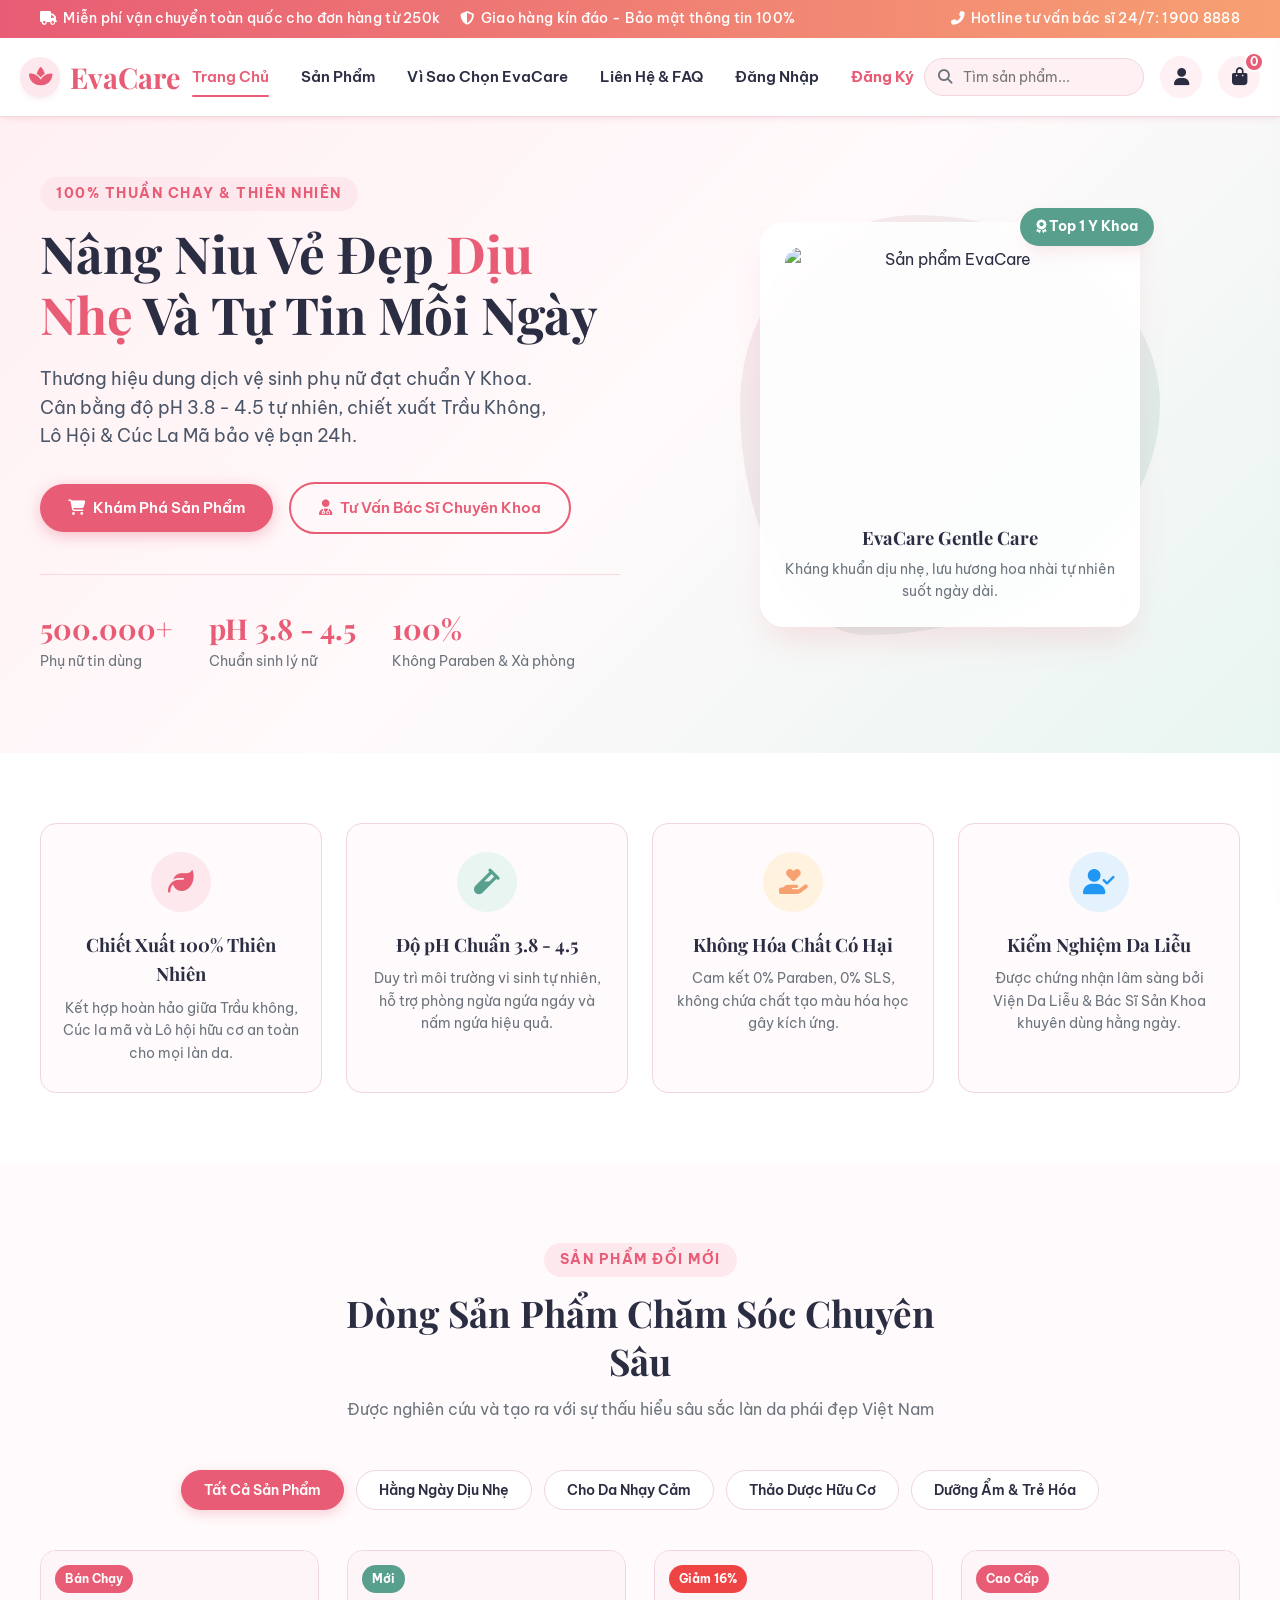
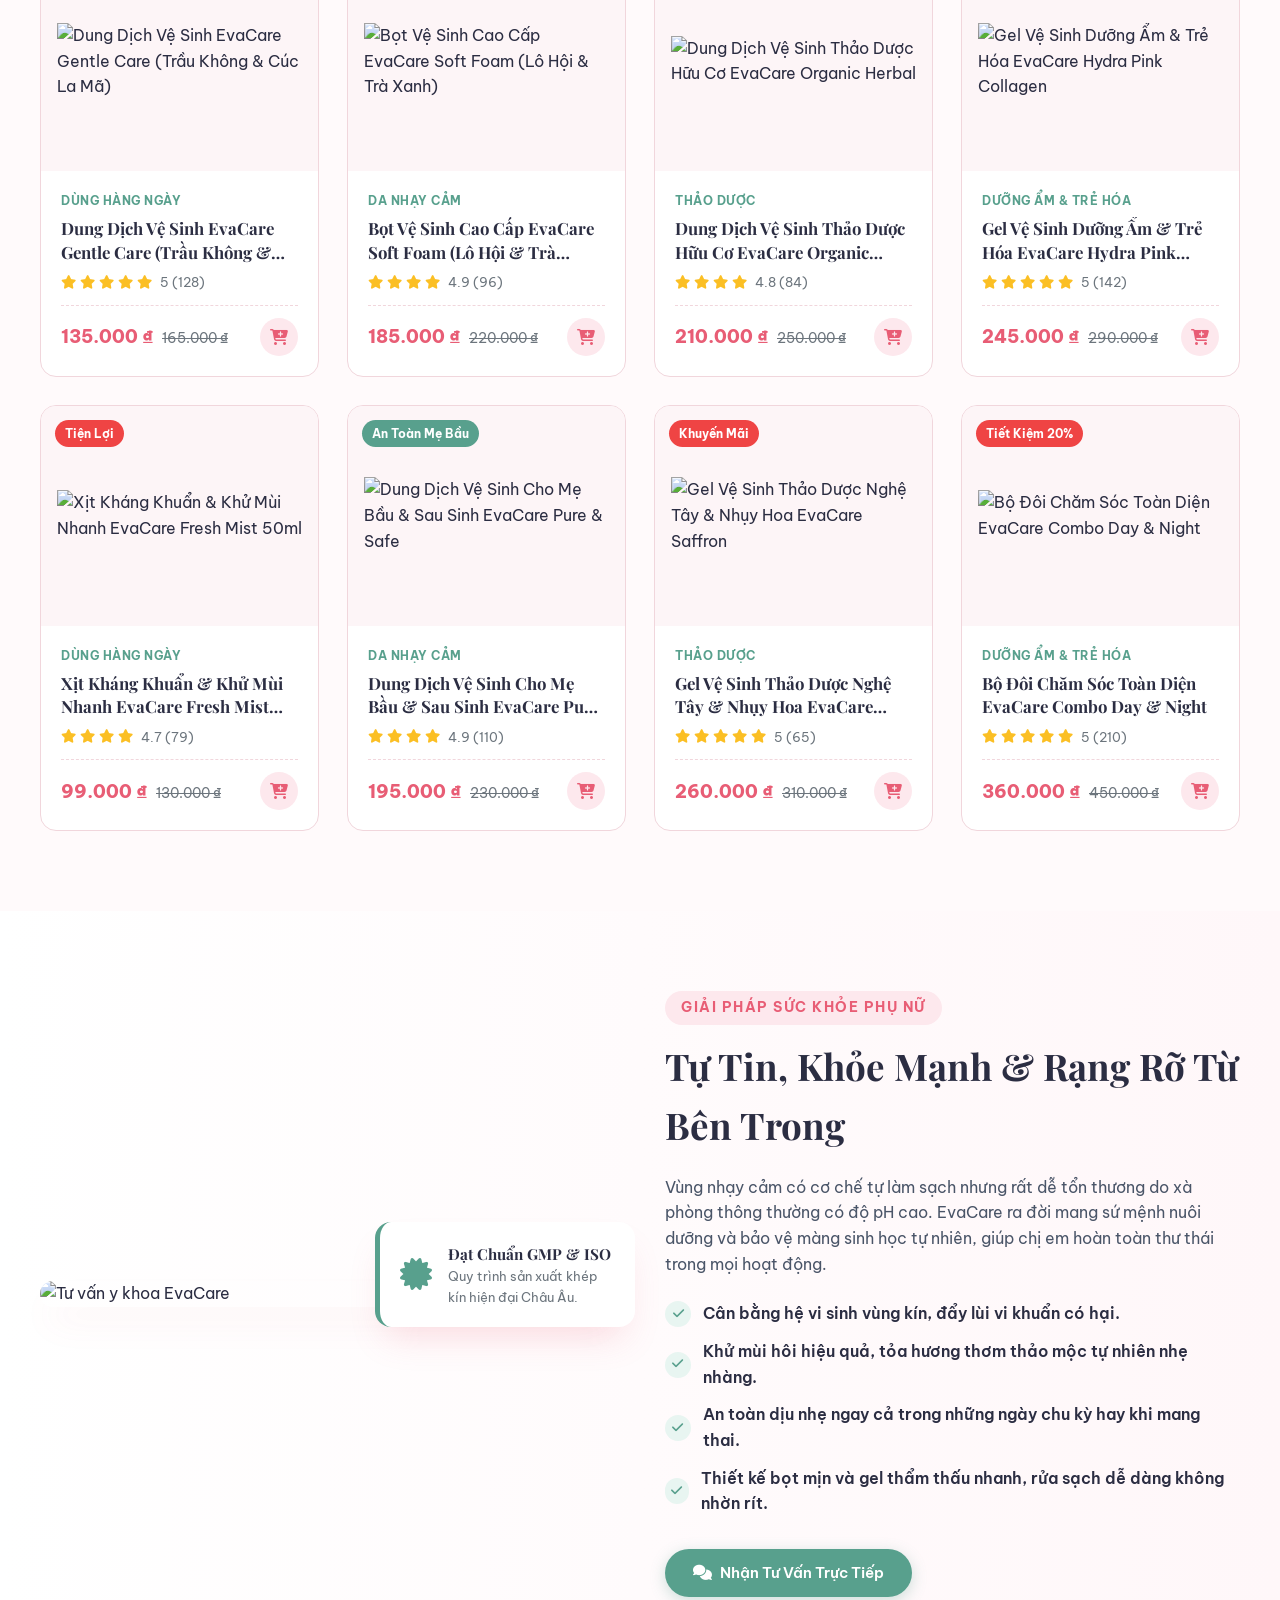
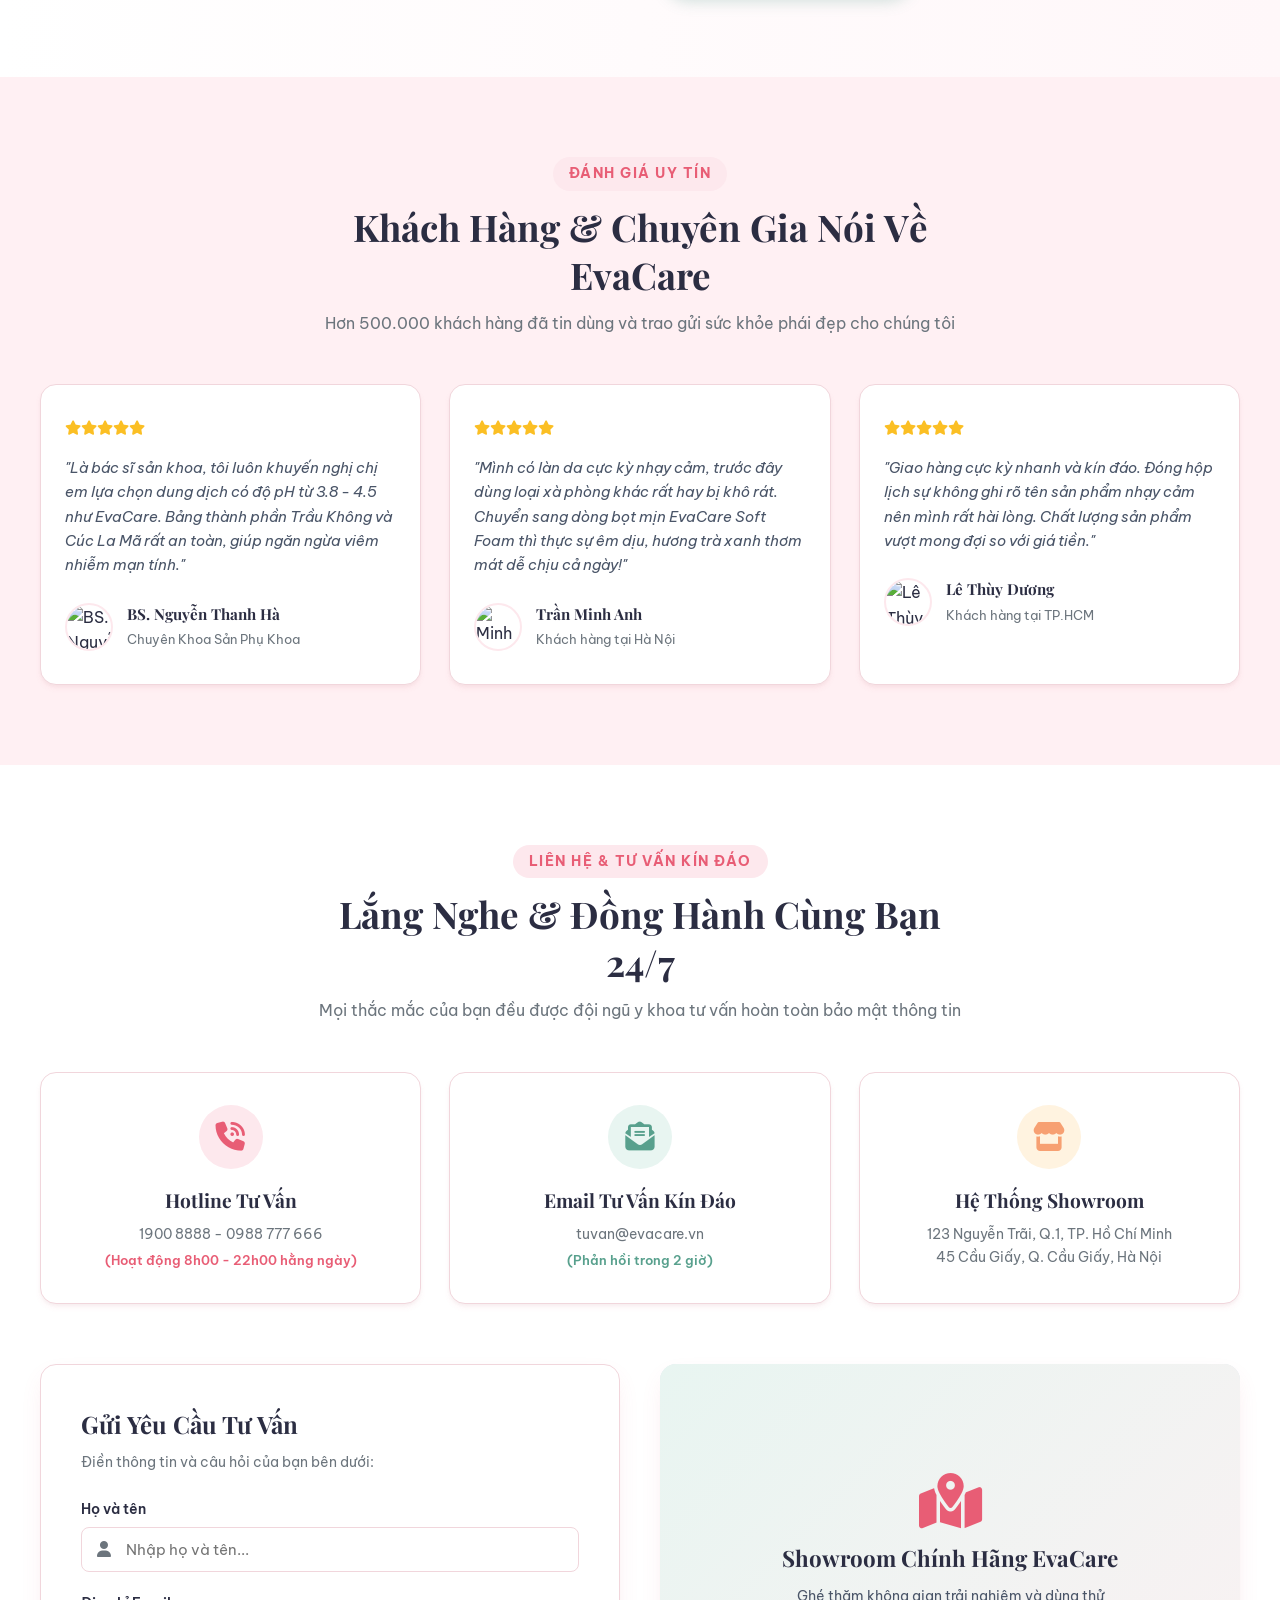
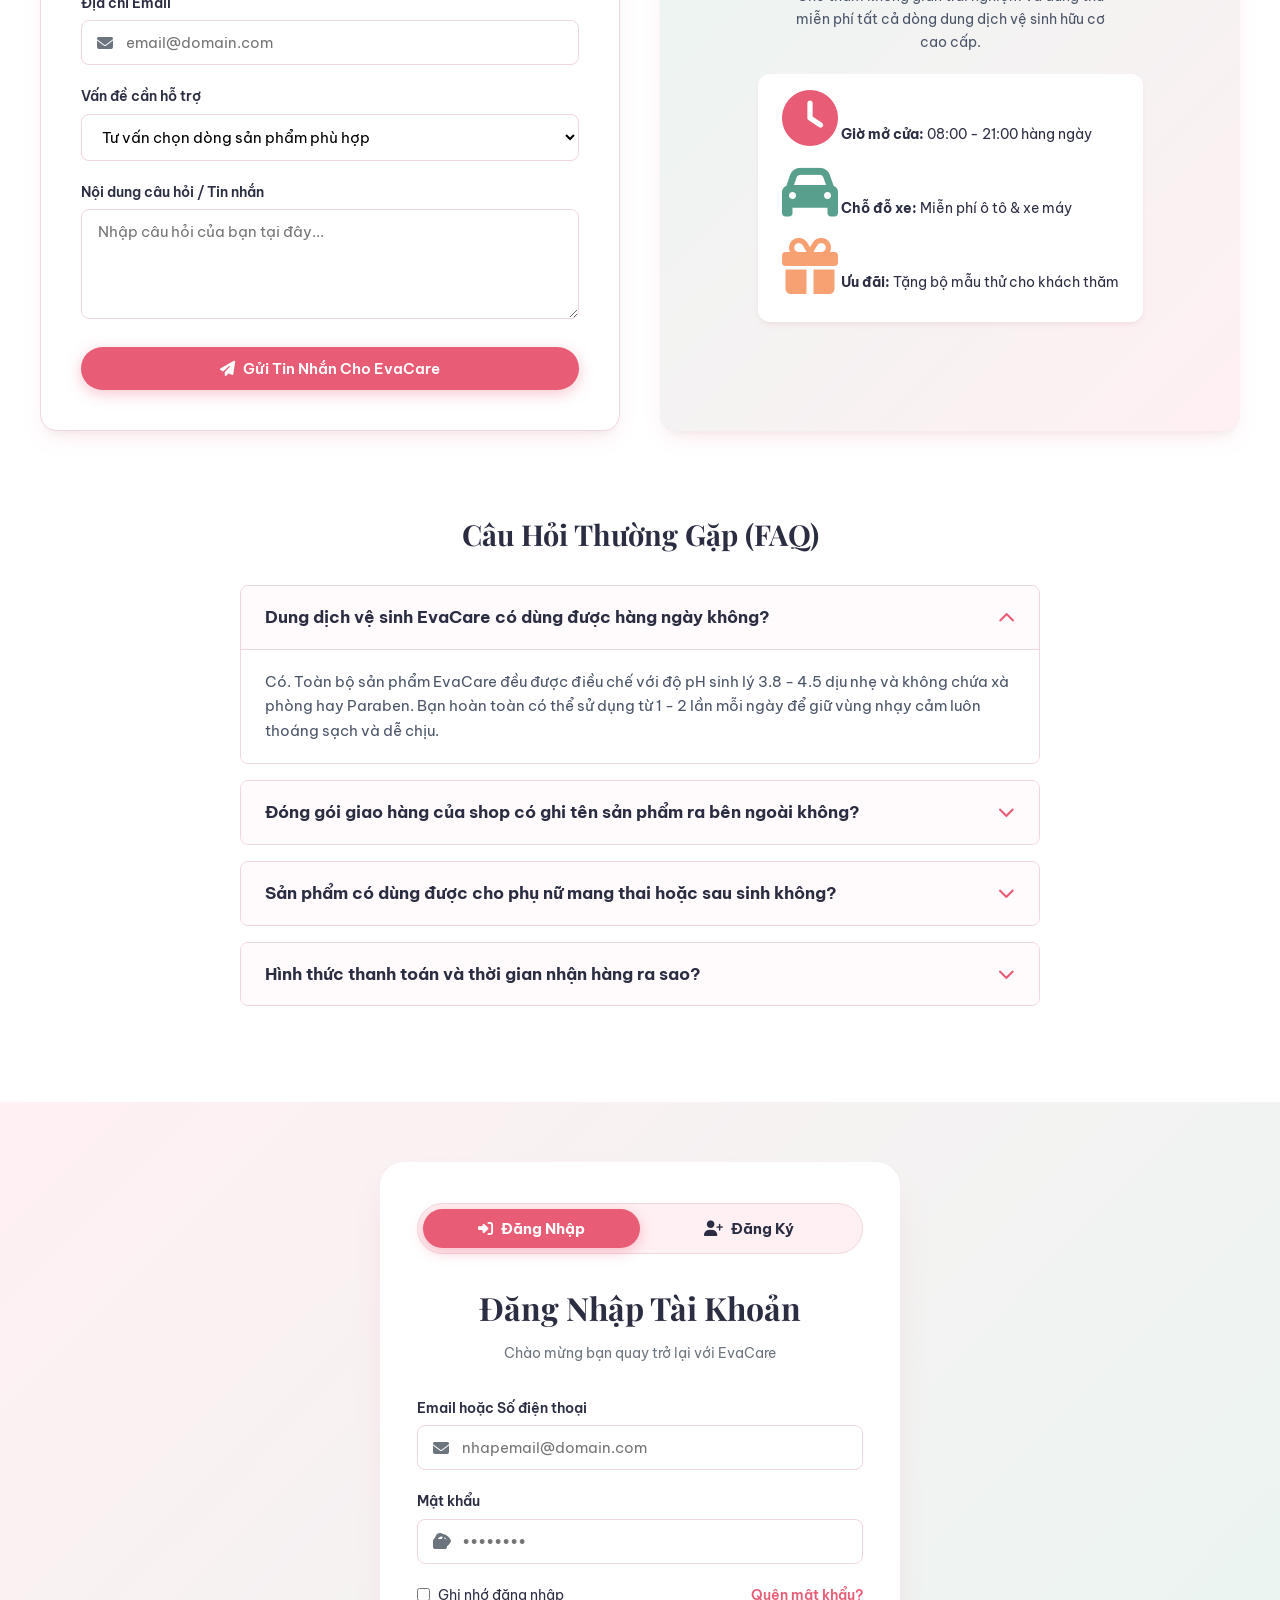
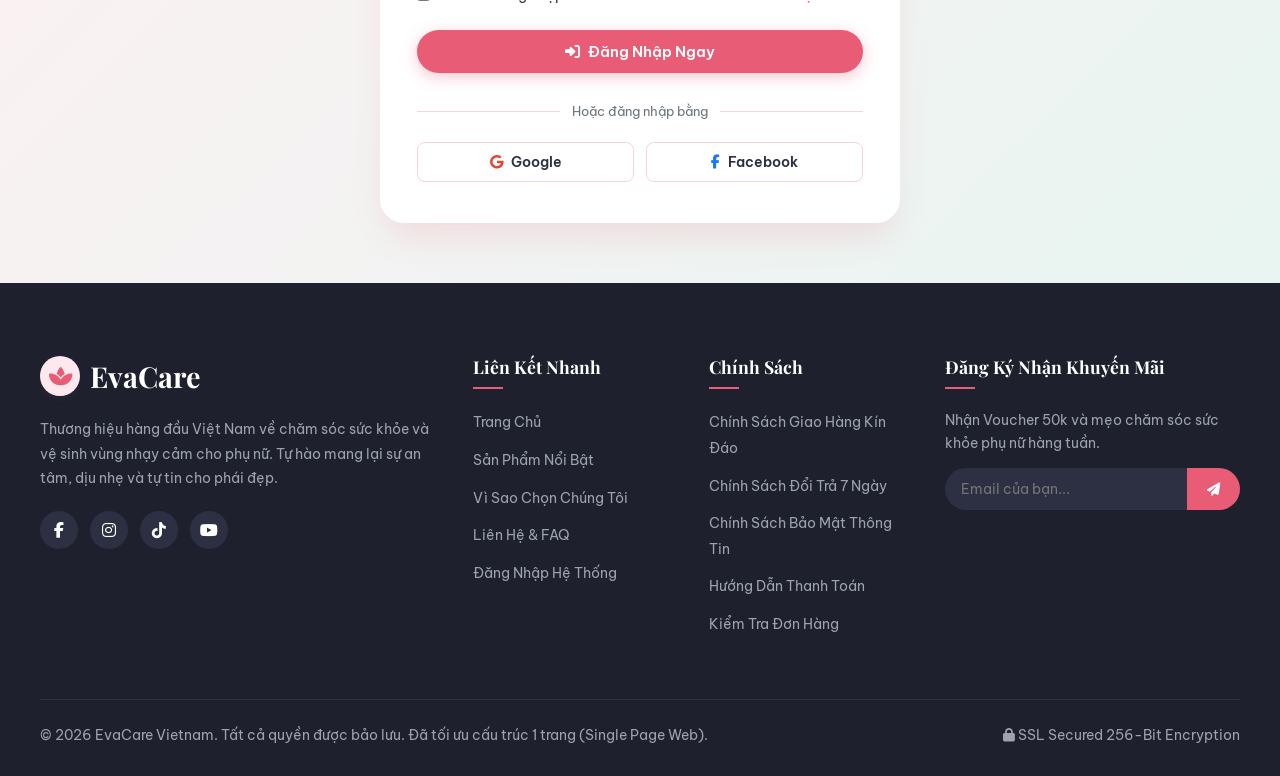
==== index.html @ 9e4901d5 "Upload asm1" ====
<!DOCTYPE html>
<html lang="vi">
<head>
  <meta charset="UTF-8">
  <meta name="viewport" content="width=device-width, initial-scale=1.0">
  <title>EvaCare - Dung Dịch Vệ Sinh Phụ Nữ Cao Cấp & Dịu Nhẹ Thiên Nhiên</title>
  <meta name="description" content="EvaCare cung cấp dung dịch vệ sinh phụ nữ chiết xuất thiên nhiên, cân bằng độ pH chuẩn 3.8-4.5, an toàn tuyệt đối cho làn da nhạy cảm.">
  
  <!-- FontAwesome Icons CDN -->
  <link rel="stylesheet" href="https://cdnjs.cloudflare.com/ajax/libs/font-awesome/6.4.0/css/all.min.css">
  <!-- Custom CSS -->
  <link rel="stylesheet" href="css/style.css">
</head>
<body>

  <!-- Top Announcement Bar -->
  <div class="top-bar">
    <div class="container">
      <div class="top-bar-info">
        <span><i class="fas fa-truck"></i> Miễn phí vận chuyển toàn quốc cho đơn hàng từ 250k</span>
        <span><i class="fas fa-shield-alt"></i> Giao hàng kín đáo - Bảo mật thông tin 100%</span>
      </div>
      <div class="top-bar-info">
        <span><i class="fas fa-phone-alt"></i> Hotline tư vấn bác sĩ 24/7: 1900 8888</span>
      </div>
    </div>
  </div>

  <!-- Header & Navigation -->
  <header class="main-header">
    <div class="container header-wrapper">
      <a href="#hero-section" class="logo">
        <div class="logo-icon"><i class="fas fa-spa"></i></div>
        EvaCare
      </a>

      <nav class="nav-menu" id="nav-menu">
        <a href="#hero-section" class="nav-link active">Trang Chủ</a>
        <a href="#products-section" class="nav-link">Sản Phẩm</a>
        <a href="#about-section" class="nav-link">Vì Sao Chọn EvaCare</a>
        <a href="#contact-section" class="nav-link">Liên Hệ & FAQ</a>
        <a href="#auth-section" class="nav-link" onclick="switchAuthTab('login')">Đăng Nhập</a>
        <a href="#auth-section" class="nav-link" onclick="switchAuthTab('register')" style="color:var(--primary); font-weight:700;">Đăng Ký</a>
      </nav>

      <div class="header-actions">
        <div class="search-box">
          <i class="fas fa-search"></i>
          <input type="text" id="search-input" placeholder="Tìm sản phẩm...">
        </div>

        <a href="#auth-section" class="action-btn" title="Đăng nhập / Đăng ký" onclick="switchAuthTab('login')">
          <i class="fas fa-user"></i>
        </a>

        <button class="action-btn" id="cart-btn" title="Giỏ hàng">
          <i class="fas fa-shopping-bag"></i>
          <span class="badge cart-count-badge">0</span>
        </button>

        <button class="mobile-toggle" id="mobile-toggle-btn">
          <i class="fas fa-bars"></i>
        </button>
      </div>
    </div>
  </header>

  <!-- 1. Hero Section -->
  <section class="hero" id="hero-section">
    <div class="container hero-grid">
      <div class="hero-content">
        <span class="section-tag">100% Thuần Chay & Thiên Nhiên</span>
        <h1>Nâng Niu Vẻ Đẹp <span>Dịu Nhẹ</span> Và Tự Tin Mỗi Ngày</h1>
        <p>Thương hiệu dung dịch vệ sinh phụ nữ đạt chuẩn Y Khoa. Cân bằng độ pH 3.8 - 4.5 tự nhiên, chiết xuất Trầu Không, Lô Hội & Cúc La Mã bảo vệ bạn 24h.</p>
        <div class="hero-btns">
          <a href="#products-section" class="btn btn-primary"><i class="fas fa-shopping-cart"></i> Khám Phá Sản Phẩm</a>
          <a href="#contact-section" class="btn btn-outline"><i class="fas fa-user-md"></i> Tư Vấn Bác Sĩ Chuyên Khoa</a>
        </div>
        <div class="hero-stats">
          <div class="stat-item">
            <h3>500.000+</h3>
            <p>Phụ nữ tin dùng</p>
          </div>
          <div class="stat-item">
            <h3>pH 3.8 - 4.5</h3>
            <p>Chuẩn sinh lý nữ</p>
          </div>
          <div class="stat-item">
            <h3>100%</h3>
            <p>Không Paraben & Xà phòng</p>
          </div>
        </div>
      </div>

      <div class="hero-image-wrapper">
        <div class="hero-image-bg"></div>
        <div class="hero-card-preview">
          <span class="hero-floating-badge"><i class="fas fa-award"></i> Top 1 Y Khoa</span>
          <img src="https://images.unsplash.com/photo-1556228720-195a672e8a03?auto=format&fit=crop&w=600&q=80" alt="Sản phẩm EvaCare" class="hero-prod-img">
          <h3 style="font-size:1.15rem; font-weight:700; color:var(--dark); margin-bottom:6px;">EvaCare Gentle Care</h3>
          <p style="font-size:0.85rem; color:var(--text-muted);">Kháng khuẩn dịu nhẹ, lưu hương hoa nhài tự nhiên suốt ngày dài.</p>
        </div>
      </div>
    </div>
  </section>

  <!-- 2. Features / Value Propositions -->
  <section class="features-section">
    <div class="container">
      <div class="features-grid">
        <div class="feature-card">
          <div class="feature-icon"><i class="fas fa-leaf"></i></div>
          <h3 class="feature-title">Chiết Xuất 100% Thiên Nhiên</h3>
          <p class="feature-desc">Kết hợp hoàn hảo giữa Trầu không, Cúc la mã và Lô hội hữu cơ an toàn cho mọi làn da.</p>
        </div>
        <div class="feature-card">
          <div class="feature-icon"><i class="fas fa-vial"></i></div>
          <h3 class="feature-title">Độ pH Chuẩn 3.8 - 4.5</h3>
          <p class="feature-desc">Duy trì môi trường vi sinh tự nhiên, hỗ trợ phòng ngừa ngứa ngáy và nấm ngứa hiệu quả.</p>
        </div>
        <div class="feature-card">
          <div class="feature-icon"><i class="fas fa-hand-holding-heart"></i></div>
          <h3 class="feature-title">Không Hóa Chất Có Hại</h3>
          <p class="feature-desc">Cam kết 0% Paraben, 0% SLS, không chứa chất tạo màu hóa học gây kích ứng.</p>
        </div>
        <div class="feature-card">
          <div class="feature-icon"><i class="fas fa-user-check"></i></div>
          <h3 class="feature-title">Kiểm Nghiệm Da Liễu</h3>
          <p class="feature-desc">Được chứng nhận lâm sàng bởi Viện Da Liễu & Bác Sĩ Sản Khoa khuyên dùng hằng ngày.</p>
        </div>
      </div>
    </div>
  </section>

  <!-- 3. Products Section -->
  <section class="products-section" id="products-section">
    <div class="container">
      <div class="section-header">
        <span class="section-tag">Sản Phẩm Đổi Mới</span>
        <h2 class="section-title">Dòng Sản Phẩm Chăm Sóc Chuyên Sâu</h2>
        <p class="section-subtitle">Được nghiên cứu và tạo ra với sự thấu hiểu sâu sắc làn da phái đẹp Việt Nam</p>
      </div>

      <!-- Filter Tabs -->
      <div class="filter-tabs">
        <button class="tab-btn active" data-filter="all">Tất Cả Sản Phẩm</button>
        <button class="tab-btn" data-filter="daily">Hằng Ngày Dịu Nhẹ</button>
        <button class="tab-btn" data-filter="sensitive">Cho Da Nhạy Cảm</button>
        <button class="tab-btn" data-filter="herbal">Thảo Dược Hữu Cơ</button>
        <button class="tab-btn" data-filter="hydra">Dưỡng Ẩm & Trẻ Hóa</button>
      </div>

      <!-- Products Grid -->
      <div class="products-grid" id="products-grid">
        <!-- Dynamically Rendered by JS -->
      </div>
    </div>
  </section>

  <!-- 4. About & Health Tips Section -->
  <section class="about-section" id="about-section">
    <div class="container about-grid">
      <div class="about-img-group">
        <img src="https://images.unsplash.com/photo-1576091160399-112ba8d25d1d?auto=format&fit=crop&w=800&q=80" alt="Tư vấn y khoa EvaCare" class="about-main-img">
        <div class="about-badge-card">
          <i class="fas fa-certificate"></i>
          <div>
            <h4>Đạt Chuẩn GMP & ISO</h4>
            <p>Quy trình sản xuất khép kín hiện đại Châu Âu.</p>
          </div>
        </div>
      </div>

      <div class="about-content">
        <span class="section-tag">Giải Pháp Sức Khỏe Phụ Nữ</span>
        <h2>Tự Tin, Khỏe Mạnh & Rạng Rỡ Từ Bên Trong</h2>
        <p>Vùng nhạy cảm có cơ chế tự làm sạch nhưng rất dễ tổn thương do xà phòng thông thường có độ pH cao. EvaCare ra đời mang sứ mệnh nuôi dưỡng và bảo vệ màng sinh học tự nhiên, giúp chị em hoàn toàn thư thái trong mọi hoạt động.</p>
        
        <ul class="about-list">
          <li><i class="fas fa-check"></i> Cân bằng hệ vi sinh vùng kín, đẩy lùi vi khuẩn có hại.</li>
          <li><i class="fas fa-check"></i> Khử mùi hôi hiệu quả, tỏa hương thơm thảo mộc tự nhiên nhẹ nhàng.</li>
          <li><i class="fas fa-check"></i> An toàn dịu nhẹ ngay cả trong những ngày chu kỳ hay khi mang thai.</li>
          <li><i class="fas fa-check"></i> Thiết kế bọt mịn và gel thẩm thấu nhanh, rửa sạch dễ dàng không nhờn rít.</li>
        </ul>

        <a href="#contact-section" class="btn btn-secondary"><i class="fas fa-comments"></i> Nhận Tư Vấn Trực Tiếp</a>
      </div>
    </div>
  </section>

  <!-- 5. Testimonials Section -->
  <section class="testimonials-section">
    <div class="container">
      <div class="section-header">
        <span class="section-tag">Đánh Giá Uy Tín</span>
        <h2 class="section-title">Khách Hàng & Chuyên Gia Nói Về EvaCare</h2>
        <p class="section-subtitle">Hơn 500.000 khách hàng đã tin dùng và trao gửi sức khỏe phái đẹp cho chúng tôi</p>
      </div>

      <div class="testimonials-grid">
        <div class="testimonial-card">
          <div class="testimonial-stars">
            <i class="fas fa-star"></i><i class="fas fa-star"></i><i class="fas fa-star"></i><i class="fas fa-star"></i><i class="fas fa-star"></i>
          </div>
          <p class="testimonial-text">"Là bác sĩ sản khoa, tôi luôn khuyến nghị chị em lựa chọn dung dịch có độ pH từ 3.8 - 4.5 như EvaCare. Bảng thành phần Trầu Không và Cúc La Mã rất an toàn, giúp ngăn ngừa viêm nhiễm mạn tính."</p>
          <div class="user-info">
            <img src="https://images.unsplash.com/photo-1559839734-2b71ea197ec2?auto=format&fit=crop&w=150&q=80" alt="BS. Nguyễn Thanh Hà" class="user-avatar">
            <div class="user-details">
              <h4>BS. Nguyễn Thanh Hà</h4>
              <span>Chuyên Khoa Sản Phụ Khoa</span>
            </div>
          </div>
        </div>

        <div class="testimonial-card">
          <div class="testimonial-stars">
            <i class="fas fa-star"></i><i class="fas fa-star"></i><i class="fas fa-star"></i><i class="fas fa-star"></i><i class="fas fa-star"></i>
          </div>
          <p class="testimonial-text">"Mình có làn da cực kỳ nhạy cảm, trước đây dùng loại xà phòng khác rất hay bị khô rát. Chuyển sang dòng bọt mịn EvaCare Soft Foam thì thực sự êm dịu, hương trà xanh thơm mát dễ chịu cả ngày!"</p>
          <div class="user-info">
            <img src="https://images.unsplash.com/photo-1534528741775-53994a69daeb?auto=format&fit=crop&w=150&q=80" alt="Minh Anh" class="user-avatar">
            <div class="user-details">
              <h4>Trần Minh Anh</h4>
              <span>Khách hàng tại Hà Nội</span>
            </div>
          </div>
        </div>

        <div class="testimonial-card">
          <div class="testimonial-stars">
            <i class="fas fa-star"></i><i class="fas fa-star"></i><i class="fas fa-star"></i><i class="fas fa-star"></i><i class="fas fa-star"></i>
          </div>
          <p class="testimonial-text">"Giao hàng cực kỳ nhanh và kín đáo. Đóng hộp lịch sự không ghi rõ tên sản phẩm nhạy cảm nên mình rất hài lòng. Chất lượng sản phẩm vượt mong đợi so với giá tiền."</p>
          <div class="user-info">
            <img src="https://images.unsplash.com/photo-1517841905240-472988babdf9?auto=format&fit=crop&w=150&q=80" alt="Lê Thùy Dương" class="user-avatar">
            <div class="user-details">
              <h4>Lê Thùy Dương</h4>
              <span>Khách hàng tại TP.HCM</span>
            </div>
          </div>
        </div>
      </div>
    </div>
  </section>

  <!-- 6. Contact & FAQ Section -->
  <section class="contact-section" id="contact-section" style="padding: 80px 0; background:#fff;">
    <div class="container">
      <div class="section-header">
        <span class="section-tag">Liên Hệ & Tư Vấn Kín Đáo</span>
        <h2 class="section-title">Lắng Nghe & Đồng Hành Cùng Bạn 24/7</h2>
        <p class="section-subtitle">Mọi thắc mắc của bạn đều được đội ngũ y khoa tư vấn hoàn toàn bảo mật thông tin</p>
      </div>

      <!-- Contact Info Cards -->
      <div class="contact-cards-grid">
        <div class="contact-info-card">
          <div class="contact-card-icon"><i class="fas fa-phone-volume"></i></div>
          <h3>Hotline Tư Vấn</h3>
          <p>1900 8888 - 0988 777 666</p>
          <p style="font-size:0.8rem; color:var(--primary); font-weight:600; margin-top:4px;">(Hoạt động 8h00 - 22h00 hằng ngày)</p>
        </div>

        <div class="contact-info-card">
          <div class="contact-card-icon" style="background:var(--secondary-light); color:var(--secondary);"><i class="fas fa-envelope-open-text"></i></div>
          <h3>Email Tư Vấn Kín Đáo</h3>
          <p>tuvan@evacare.vn</p>
          <p style="font-size:0.8rem; color:var(--secondary); font-weight:600; margin-top:4px;">(Phản hồi trong 2 giờ)</p>
        </div>

        <div class="contact-info-card">
          <div class="contact-card-icon" style="background:#fff3e0; color:var(--accent);"><i class="fas fa-store"></i></div>
          <h3>Hệ Thống Showroom</h3>
          <p>123 Nguyễn Trãi, Q.1, TP. Hồ Chí Minh</p>
          <p>45 Cầu Giấy, Q. Cầu Giấy, Hà Nội</p>
        </div>
      </div>

      <!-- Contact Form & Map -->
      <div class="contact-main-grid">
        <div class="contact-form-box">
          <h3 style="font-size:1.5rem; margin-bottom:8px; color:var(--dark);">Gửi Yêu Cầu Tư Vấn</h3>
          <p style="font-size:0.9rem; color:var(--text-muted); margin-bottom:24px;">Điền thông tin và câu hỏi của bạn bên dưới:</p>

          <form id="contact-form" onsubmit="return handleContact(event)">
            <div class="form-group">
              <label class="form-label" for="contact-name">Họ và tên</label>
              <div class="input-with-icon">
                <i class="fas fa-user"></i>
                <input type="text" id="contact-name" class="form-control" placeholder="Nhập họ và tên..." required>
              </div>
            </div>

            <div class="form-group">
              <label class="form-label" for="contact-email">Địa chỉ Email</label>
              <div class="input-with-icon">
                <i class="fas fa-envelope"></i>
                <input type="email" id="contact-email" class="form-control" placeholder="email@domain.com" required>
              </div>
            </div>

            <div class="form-group">
              <label class="form-label">Vấn đề cần hỗ trợ</label>
              <select class="form-control" style="padding-left:16px;">
                <option value="tu-van-san-pham">Tư vấn chọn dòng sản phẩm phù hợp</option>
                <option value="tu-van-suc-khoe">Hỏi đáp bác sĩ về chăm sóc vùng nhạy cảm</option>
                <option value="don-hang">Hỗ trợ kiểm tra đơn hàng / Đổi trả</option>
                <option value="dai-ly">Đăng ký làm đại lý / Phân phối chính hãng</option>
              </select>
            </div>

            <div class="form-group">
              <label class="form-label" for="contact-message">Nội dung câu hỏi / Tin nhắn</label>
              <textarea id="contact-message" class="form-control" style="padding-left:16px; min-height:110px; resize:vertical;" placeholder="Nhập câu hỏi của bạn tại đây..." required></textarea>
            </div>

            <button type="submit" class="btn btn-primary btn-block">
              <i class="fas fa-paper-plane"></i> Gửi Tin Nhắn Cho EvaCare
            </button>
          </form>
        </div>

        <div class="map-box">
          <div class="map-placeholder">
            <i class="fas fa-map-marked-alt"></i>
            <h3 style="font-size:1.4rem; margin-bottom:8px;">Showroom Chính Hãng EvaCare</h3>
            <p style="max-width:320px; font-size:0.9rem; color:#4a5568; margin-bottom:20px;">
              Ghé thăm không gian trải nghiệm và dùng thử miễn phí tất cả dòng dung dịch vệ sinh hữu cơ cao cấp.
            </p>
            <div style="background:#fff; padding:16px 24px; border-radius:12px; box-shadow:var(--shadow-sm); font-size:0.88rem; text-align:left;">
              <p style="margin-bottom:6px;"><strong><i class="fas fa-clock" style="color:var(--primary);"></i> Giờ mở cửa:</strong> 08:00 - 21:00 hàng ngày</p>
              <p style="margin-bottom:6px;"><strong><i class="fas fa-car" style="color:var(--secondary);"></i> Chỗ đỗ xe:</strong> Miễn phí ô tô & xe máy</p>
              <p><strong><i class="fas fa-gift" style="color:var(--accent);"></i> Ưu đãi:</strong> Tặng bộ mẫu thử cho khách thăm</p>
            </div>
          </div>
        </div>
      </div>

      <!-- FAQ Accordion -->
      <div style="margin-top: 60px;">
        <h3 style="text-align:center; font-size:1.8rem; margin-bottom:28px;" class="font-heading">Câu Hỏi Thường Gặp (FAQ)</h3>
        <div class="faq-list">
          <div class="faq-item active">
            <div class="faq-question">
              Dung dịch vệ sinh EvaCare có dùng được hàng ngày không?
              <i class="fas fa-chevron-down"></i>
            </div>
            <div class="faq-answer">
              <p>Có. Toàn bộ sản phẩm EvaCare đều được điều chế với độ pH sinh lý 3.8 - 4.5 dịu nhẹ và không chứa xà phòng hay Paraben. Bạn hoàn toàn có thể sử dụng từ 1 - 2 lần mỗi ngày để giữ vùng nhạy cảm luôn thoáng sạch và dễ chịu.</p>
            </div>
          </div>

          <div class="faq-item">
            <div class="faq-question">
              Đóng gói giao hàng của shop có ghi tên sản phẩm ra bên ngoài không?
              <i class="fas fa-chevron-down"></i>
            </div>
            <div class="faq-answer">
              <p>EvaCare thấu hiểu sự riêng tư của khách hàng. Tất cả các đơn hàng gửi đi đều được che tên sản phẩm 100%, đóng trong hộp carton bảo mật kín đáo. Người giao hàng và người xung quanh sẽ không thể biết bên trong là sản phẩm gì.</p>
            </div>
          </div>

          <div class="faq-item">
            <div class="faq-question">
              Sản phẩm có dùng được cho phụ nữ mang thai hoặc sau sinh không?
              <i class="fas fa-chevron-down"></i>
            </div>
            <div class="faq-answer">
              <p>EvaCare có dòng sản phẩm chuyên biệt "Pure & Safe" và "Organic Soft Foam" cực kỳ an toàn cho bà bầu và phụ nữ sau sinh. Sản phẩm sử dụng chiết xuất Lô Hội và Cúc La Mã hữu cơ đã được chứng nhận y khoa không gây ảnh hưởng đến thai nhi.</p>
            </div>
          </div>

          <div class="faq-item">
            <div class="faq-question">
              Hình thức thanh toán và thời gian nhận hàng ra sao?
              <i class="fas fa-chevron-down"></i>
            </div>
            <div class="faq-answer">
              <p>Bạn có thể lựa chọn Thanh toán khi nhận hàng (COD) hoặc Chuyển khoản ngân hàng. Đơn hàng nội thành Hà Nội & TP.HCM sẽ được giao hỏa tốc trong 2-4 giờ. Các tỉnh thành khác thời gian nhận hàng từ 1-3 ngày.</p>
            </div>
          </div>
        </div>
      </div>

    </div>
  </section>

  <!-- 7. Auth Section (Tài Khoản: Đăng Nhập & Đăng Ký Combined) -->
  <section class="auth-wrapper" id="auth-section">
    <div class="auth-card" style="max-width: 520px;">
      
      <!-- Interactive Auth Tab Switcher -->
      <div class="auth-tabs-nav">
        <button type="button" class="auth-tab-btn active tab-login" id="tab-login-btn" onclick="switchAuthTab('login')">
          <i class="fas fa-sign-in-alt"></i> Đăng Nhập
        </button>
        <button type="button" class="auth-tab-btn" id="tab-register-btn" onclick="switchAuthTab('register')">
          <i class="fas fa-user-plus"></i> Đăng Ký
        </button>
      </div>

      <!-- Login Form View -->
      <div id="login-box-view" class="auth-box-view">
        <div class="auth-header">
          <h2>Đăng Nhập Tài Khoản</h2>
          <p>Chào mừng bạn quay trở lại với EvaCare</p>
        </div>

        <form id="login-form" onsubmit="return handleLogin(event)">
          <div class="form-group">
            <label class="form-label" for="login-email">Email hoặc Số điện thoại</label>
            <div class="input-with-icon">
              <i class="fas fa-envelope"></i>
              <input type="text" id="login-email" class="form-control" placeholder="nhapemail@domain.com" required>
            </div>
          </div>

          <div class="form-group">
            <label class="form-label" for="login-password">Mật khẩu</label>
            <div class="input-with-icon">
              <i class="fas fa-lock"></i>
              <input type="password" id="login-password" class="form-control" placeholder="••••••••" required>
              <i class="fas fa-eye toggle-password" title="Hiện/Ẩn mật khẩu"></i>
            </div>
          </div>

          <div class="form-options">
            <label class="remember-me">
              <input type="checkbox" id="remember-me">
              <span>Ghi nhớ đăng nhập</span>
            </label>
            <a href="#" onclick="showToast('Vui lòng kiểm tra Email để đặt lại mật khẩu!', 'info'); return false;" class="forgot-link">Quên mật khẩu?</a>
          </div>

          <button type="submit" class="btn btn-primary btn-block">
            <i class="fas fa-sign-in-alt"></i> Đăng Nhập Ngay
          </button>
        </form>

        <div class="social-auth">
          <div class="divider">Hoặc đăng nhập bằng</div>
          <div class="social-btns">
            <button class="btn-social" onclick="showToast('Đang kết nối tới Google...', 'info')">
              <i class="fab fa-google" style="color:#ea4335;"></i> Google
            </button>
            <button class="btn-social" onclick="showToast('Đang kết nối tới Facebook...', 'info')">
              <i class="fab fa-facebook-f" style="color:#1877f2;"></i> Facebook
            </button>
          </div>
        </div>
      </div>

      <!-- Register Form View (Hidden by default, shown when clicking tab) -->
      <div id="register-box-view" class="auth-box-view" style="display: none;">
        <div class="auth-header">
          <h2>Đăng Ký Thành Viên</h2>
          <p>Tạo tài khoản để nhận Voucher 50.000đ & đặc quyền hấp dẫn</p>
        </div>

        <form id="register-form" onsubmit="return handleRegister(event)">
          <div class="form-group">
            <label class="form-label" for="reg-fullname">Họ và tên</label>
            <div class="input-with-icon">
              <i class="fas fa-user-circle"></i>
              <input type="text" id="reg-fullname" class="form-control" placeholder="Ví dụ: Nguyễn Thùy Trang" required>
            </div>
          </div>

          <div class="form-group">
            <label class="form-label" for="reg-email">Địa chỉ Email</label>
            <div class="input-with-icon">
              <i class="fas fa-envelope"></i>
              <input type="email" id="reg-email" class="form-control" placeholder="nguyenthuytrang@gmail.com" required>
            </div>
          </div>

          <div class="form-group">
            <label class="form-label" for="reg-phone">Số điện thoại</label>
            <div class="input-with-icon">
              <i class="fas fa-phone-alt"></i>
              <input type="tel" id="reg-phone" class="form-control" placeholder="0912 345 678" required>
            </div>
          </div>

          <div class="form-group">
            <label class="form-label" for="reg-password">Mật khẩu</label>
            <div class="input-with-icon">
              <i class="fas fa-lock"></i>
              <input type="password" id="reg-password" class="form-control" placeholder="Tối thiểu 6 ký tự" required>
              <i class="fas fa-eye toggle-password"></i>
            </div>
            <div class="password-strength">
              <div class="strength-bar" id="strength-bar"></div>
            </div>
          </div>

          <div class="form-group">
            <label class="form-label" for="reg-confirm-password">Xác nhận mật khẩu</label>
            <div class="input-with-icon">
              <i class="fas fa-check-double"></i>
              <input type="password" id="reg-confirm-password" class="form-control" placeholder="Nhập lại mật khẩu" required>
            </div>
          </div>

          <div class="form-group">
            <label class="remember-me" style="font-size:0.85rem; color:#4a5568;">
              <input type="checkbox" id="reg-terms" required>
              <span>Tôi đồng ý với <a href="#" style="color:var(--primary); font-weight:600;">Điều khoản</a> và <a href="#" style="color:var(--primary); font-weight:600;">Bảo mật thông tin</a></span>
            </label>
          </div>

          <button type="submit" class="btn btn-secondary btn-block">
            <i class="fas fa-user-check"></i> Đăng Ký Tài Khoản
          </button>
        </form>

        <div class="social-auth">
          <div class="divider">Hoặc đăng ký nhanh bằng</div>
          <div class="social-btns">
            <button class="btn-social" onclick="showToast('Đang kết nối tới Google...', 'info')">
              <i class="fab fa-google" style="color:#ea4335;"></i> Google
            </button>
            <button class="btn-social" onclick="showToast('Đang kết nối tới Facebook...', 'info')">
              <i class="fab fa-facebook-f" style="color:#1877f2;"></i> Facebook
            </button>
          </div>
        </div>
      </div>

    </div>
  </section>

  <!-- Site Footer -->
  <footer class="site-footer">
    <div class="container">
      <div class="footer-grid">
        <div class="footer-about">
          <a href="#hero-section" class="logo">
            <div class="logo-icon"><i class="fas fa-spa"></i></div>
            EvaCare
          </a>
          <p>Thương hiệu hàng đầu Việt Nam về chăm sóc sức khỏe và vệ sinh vùng nhạy cảm cho phụ nữ. Tự hào mang lại sự an tâm, dịu nhẹ và tự tin cho phái đẹp.</p>
          <div class="social-links">
            <a href="#" class="social-icon"><i class="fab fa-facebook-f"></i></a>
            <a href="#" class="social-icon"><i class="fab fa-instagram"></i></a>
            <a href="#" class="social-icon"><i class="fab fa-tiktok"></i></a>
            <a href="#" class="social-icon"><i class="fab fa-youtube"></i></a>
          </div>
        </div>

        <div>
          <h4 class="footer-title">Liên Kết Nhanh</h4>
          <ul class="footer-links">
            <li><a href="#hero-section">Trang Chủ</a></li>
            <li><a href="#products-section">Sản Phẩm Nổi Bật</a></li>
            <li><a href="#about-section">Vì Sao Chọn Chúng Tôi</a></li>
            <li><a href="#contact-section">Liên Hệ & FAQ</a></li>
            <li><a href="#auth-section" onclick="switchAuthTab('login')">Đăng Nhập Hệ Thống</a></li>
          </ul>
        </div>

        <div>
          <h4 class="footer-title">Chính Sách</h4>
          <ul class="footer-links">
            <li><a href="#">Chính Sách Giao Hàng Kín Đáo</a></li>
            <li><a href="#">Chính Sách Đổi Trả 7 Ngày</a></li>
            <li><a href="#">Chính Sách Bảo Mật Thông Tin</a></li>
            <li><a href="#">Hướng Dẫn Thanh Toán</a></li>
            <li><a href="#">Kiểm Tra Đơn Hàng</a></li>
          </ul>
        </div>

        <div>
          <h4 class="footer-title">Đăng Ký Nhận Khuyến Mãi</h4>
          <p style="font-size:0.88rem; color:#9ca3af;">Nhận Voucher 50k và mẹo chăm sóc sức khỏe phụ nữ hàng tuần.</p>
          <form class="newsletter-form" onsubmit="event.preventDefault(); showToast('Đăng ký nhận ưu đãi thành công!', 'success');">
            <input type="email" placeholder="Email của bạn..." required>
            <button type="submit"><i class="fas fa-paper-plane"></i></button>
          </form>
        </div>
      </div>

      <div class="footer-bottom">
        <p>&copy; 2026 EvaCare Vietnam. Tất cả quyền được bảo lưu. Đã tối ưu cấu trúc 1 trang (Single Page Web).</p>
        <p><i class="fas fa-lock"></i> SSL Secured 256-Bit Encryption</p>
      </div>
    </div>
  </footer>

  <!-- Cart Slide-out Drawer -->
  <div class="cart-overlay" id="cart-overlay"></div>
  <div class="cart-drawer" id="cart-drawer">
    <div class="cart-header">
      <h3><i class="fas fa-shopping-bag" style="color:var(--primary);"></i> Giỏ Hàng Của Bạn</h3>
      <button class="close-cart-btn" id="close-cart-btn"><i class="fas fa-times"></i></button>
    </div>
    <div class="cart-body" id="cart-body">
      <!-- Dynamic cart items list -->
    </div>
    <div class="cart-footer">
      <div class="cart-total-row">
        <span>Tổng cộng:</span>
        <span class="cart-total-price" id="cart-total-price">0 VNĐ</span>
      </div>
      <button class="btn btn-primary btn-block" onclick="checkout()">
        <i class="fas fa-check-circle"></i> Tiến Hành Thanh Toán
      </button>
    </div>
  </div>

  <!-- Quick View Modal -->
  <div class="modal-overlay" id="modal-overlay">
    <div class="modal-card">
      <button class="close-modal-btn" onclick="closeModal()"><i class="fas fa-times"></i></button>
      <div id="modal-card-content" style="grid-column: 1/-1; display:grid; grid-template-columns:1fr 1fr; gap:20px;">
        <!-- Modal content dynamically injected -->
      </div>
    </div>
  </div>

  <!-- Main JavaScript File -->
  <script src="js/main.js"></script>
</body>
</html>
---- css/style.css ----
/* ==========================================================================
   EvaCare - Website Bán Dung Dịch Vệ Sinh Phụ Nữ & Chăm Sóc Phái Đẹp
   Style Sheet Tổng Thể (Modern Pastel & Natural Theme)
   ========================================================================== */

/* 1. Import Fonts & Reset */
@import url('https://fonts.googleapis.com/css2?family=Be+Vietnam+Pro:wght@300;400;500;600;700;800&family=Playfair+Display:ital,wght@0,600;0,700;1,400&display=swap');

:root {
  /* Color Palette */
  --primary: #e85d75;
  --primary-hover: #d0445d;
  --primary-light: #fde8ed;
  --primary-subtle: #fff0f3;
  --secondary: #58a08d;
  --secondary-hover: #458373;
  --secondary-light: #e8f5f1;
  --accent: #f7a072;
  --dark: #2b2d42;
  --text-muted: #6c757d;
  --bg-light: #fffafb;
  --bg-card: #ffffff;
  --border-color: #f1d6dc;
  --shadow-sm: 0 4px 6px -1px rgba(232, 93, 117, 0.08), 0 2px 4px -1px rgba(0, 0, 0, 0.04);
  --shadow-md: 0 10px 25px -5px rgba(232, 93, 117, 0.12), 0 8px 10px -6px rgba(0, 0, 0, 0.05);
  --shadow-lg: 0 20px 35px -10px rgba(232, 93, 117, 0.18);
  --radius-sm: 8px;
  --radius-md: 16px;
  --radius-lg: 24px;
  --radius-full: 9999px;
  --transition: all 0.3s cubic-bezier(0.4, 0, 0.2, 1);
}

* {
  margin: 0;
  padding: 0;
  box-sizing: border-box;
}

html {
  scroll-behavior: smooth;
  font-size: 16px;
}

body {
  font-family: 'Be Vietnam Pro', sans-serif;
  background-color: var(--bg-light);
  color: var(--dark);
  line-height: 1.6;
  overflow-x: hidden;
}

h1, h2, h3, h4, .font-heading {
  font-family: 'Playfair Display', serif;
}

a {
  text-decoration: none;
  color: inherit;
  transition: var(--transition);
}

ul {
  list-style: none;
}

img {
  max-width: 100%;
  height: auto;
  display: block;
}

button, input, select, textarea {
  font-family: inherit;
  outline: none;
  border: none;
}

button {
  cursor: pointer;
}

.container {
  width: 100%;
  max-width: 1240px;
  margin: 0 auto;
  padding: 0 20px;
}

/* ==========================================================================
   2. Header & Navigation
   ========================================================================== */

/* Top Announcement Bar */
.top-bar {
  background: linear-gradient(90deg, #e85d75, #f7a072);
  color: #fff;
  font-size: 0.85rem;
  padding: 8px 0;
  text-align: center;
  font-weight: 500;
  letter-spacing: 0.3px;
}
.top-bar .container {
  display: flex;
  justify-content: space-between;
  align-items: center;
}
.top-bar-info {
  display: flex;
  gap: 20px;
}
.top-bar-info span {
  display: flex;
  align-items: center;
  gap: 6px;
}

/* Main Header */
.main-header {
  background: rgba(255, 255, 255, 0.95);
  backdrop-filter: blur(10px);
  position: sticky;
  top: 0;
  z-index: 100;
  box-shadow: var(--shadow-sm);
  border-bottom: 1px solid var(--border-color);
}
.header-wrapper {
  display: flex;
  align-items: center;
  justify-content: space-between;
  padding: 16px 0;
}

/* Logo */
.logo {
  display: flex;
  align-items: center;
  gap: 10px;
  font-size: 1.8rem;
  font-weight: 700;
  color: var(--primary);
  font-family: 'Playfair Display', serif;
}
.logo-icon {
  width: 40px;
  height: 40px;
  background: var(--primary-light);
  color: var(--primary);
  border-radius: var(--radius-full);
  display: flex;
  align-items: center;
  justify-content: center;
  font-size: 1.3rem;
  box-shadow: var(--shadow-sm);
}

/* Navigation Links */
.nav-menu {
  display: flex;
  align-items: center;
  gap: 32px;
}
.nav-link {
  font-weight: 600;
  font-size: 0.95rem;
  color: var(--dark);
  position: relative;
  padding: 8px 0;
}
.nav-link:hover, .nav-link.active {
  color: var(--primary);
}
.nav-link::after {
  content: '';
  position: absolute;
  bottom: 0;
  left: 0;
  width: 0;
  height: 2px;
  background: var(--primary);
  border-radius: 2px;
  transition: var(--transition);
}
.nav-link:hover::after, .nav-link.active::after {
  width: 100%;
}

/* Search & Header Icons */
.header-actions {
  display: flex;
  align-items: center;
  gap: 16px;
}

.search-box {
  position: relative;
  width: 220px;
}
.search-box input {
  width: 100%;
  padding: 9px 16px 9px 38px;
  background: var(--primary-subtle);
  border: 1px solid var(--border-color);
  border-radius: var(--radius-full);
  font-size: 0.88rem;
  transition: var(--transition);
}
.search-box input:focus {
  background: #fff;
  border-color: var(--primary);
  box-shadow: 0 0 0 3px rgba(232, 93, 117, 0.15);
}
.search-box i {
  position: absolute;
  left: 14px;
  top: 50%;
  transform: translateY(-50%);
  color: var(--text-muted);
  font-size: 0.9rem;
}

.action-btn {
  width: 42px;
  height: 42px;
  border-radius: var(--radius-full);
  background: var(--primary-subtle);
  color: var(--dark);
  display: flex;
  align-items: center;
  justify-content: center;
  font-size: 1.1rem;
  position: relative;
  transition: var(--transition);
}
.action-btn:hover {
  background: var(--primary);
  color: #fff;
  transform: translateY(-2px);
}
.badge {
  position: absolute;
  top: -4px;
  right: -4px;
  background: var(--primary);
  color: #fff;
  font-size: 0.75rem;
  font-weight: 700;
  width: 20px;
  height: 20px;
  border-radius: var(--radius-full);
  display: flex;
  align-items: center;
  justify-content: center;
  border: 2px solid #fff;
}

.mobile-toggle {
  display: none;
  font-size: 1.5rem;
  background: none;
  color: var(--dark);
}

/* ==========================================================================
   3. Buttons & Common UI Components
   ========================================================================== */
.btn {
  display: inline-flex;
  align-items: center;
  justify-content: center;
  gap: 8px;
  padding: 12px 28px;
  border-radius: var(--radius-full);
  font-weight: 600;
  font-size: 0.95rem;
  transition: var(--transition);
  text-align: center;
}
.btn-primary {
  background: var(--primary);
  color: #fff;
  box-shadow: 0 4px 15px rgba(232, 93, 117, 0.35);
}
.btn-primary:hover {
  background: var(--primary-hover);
  transform: translateY(-2px);
  box-shadow: 0 8px 20px rgba(232, 93, 117, 0.45);
}
.btn-secondary {
  background: var(--secondary);
  color: #fff;
  box-shadow: 0 4px 15px rgba(88, 160, 141, 0.3);
}
.btn-secondary:hover {
  background: var(--secondary-hover);
  transform: translateY(-2px);
}
.btn-outline {
  background: transparent;
  border: 2px solid var(--primary);
  color: var(--primary);
}
.btn-outline:hover {
  background: var(--primary);
  color: #fff;
  transform: translateY(-2px);
}
.btn-block {
  width: 100%;
}

.section-header {
  text-align: center;
  max-width: 650px;
  margin: 0 auto 48px auto;
}
.section-tag {
  display: inline-block;
  background: var(--primary-light);
  color: var(--primary);
  font-size: 0.85rem;
  font-weight: 700;
  text-transform: uppercase;
  letter-spacing: 1.5px;
  padding: 6px 16px;
  border-radius: var(--radius-full);
  margin-bottom: 12px;
}
.section-title {
  font-size: 2.3rem;
  color: var(--dark);
  margin-bottom: 12px;
  line-height: 1.3;
}
.section-subtitle {
  color: var(--text-muted);
  font-size: 1rem;
}

/* ==========================================================================
   4. Hero Banner Section
   ========================================================================== */
.hero {
  padding: 60px 0 80px 0;
  background: linear-gradient(135deg, #fff0f3 0%, #fffafb 50%, #e8f5f1 100%);
  position: relative;
  overflow: hidden;
}
.hero-grid {
  display: grid;
  grid-template-columns: 1fr 1fr;
  align-items: center;
  gap: 40px;
}
.hero-content h1 {
  font-size: 3.2rem;
  line-height: 1.2;
  color: var(--dark);
  margin-bottom: 20px;
}
.hero-content h1 span {
  color: var(--primary);
  position: relative;
}
.hero-content p {
  font-size: 1.1rem;
  color: #4a5568;
  margin-bottom: 32px;
  max-width: 520px;
}
.hero-btns {
  display: flex;
  gap: 16px;
  align-items: center;
  flex-wrap: wrap;
}
.hero-stats {
  display: flex;
  gap: 36px;
  margin-top: 40px;
  padding-top: 30px;
  border-top: 1px solid rgba(232, 93, 117, 0.2);
}
.stat-item h3 {
  font-size: 1.8rem;
  color: var(--primary);
  font-weight: 700;
}
.stat-item p {
  font-size: 0.85rem;
  color: var(--text-muted);
  margin-bottom: 0;
}

.hero-image-wrapper {
  position: relative;
  display: flex;
  justify-content: center;
  align-items: center;
}
.hero-image-bg {
  width: 420px;
  height: 420px;
  background: linear-gradient(135deg, #fde8ed, #d2ece5);
  border-radius: 42% 58% 70% 30% / 45% 45% 55% 55%;
  animation: floatMorph 8s ease-in-out infinite alternate;
  position: absolute;
  z-index: 1;
}
@keyframes floatMorph {
  0% { border-radius: 42% 58% 70% 30% / 45% 45% 55% 55%; transform: rotate(0deg); }
  100% { border-radius: 65% 35% 30% 70% / 55% 30% 70% 45%; transform: rotate(10deg); }
}
.hero-card-preview {
  position: relative;
  z-index: 2;
  background: rgba(255, 255, 255, 0.9);
  backdrop-filter: blur(8px);
  border-radius: var(--radius-lg);
  padding: 24px;
  box-shadow: var(--shadow-lg);
  border: 1px solid #ffffff;
  max-width: 380px;
  text-align: center;
}
.hero-prod-img {
  width: 100%;
  height: 260px;
  object-fit: cover;
  border-radius: var(--radius-md);
  margin-bottom: 16px;
}
.hero-floating-badge {
  position: absolute;
  top: -15px;
  right: -15px;
  background: var(--secondary);
  color: #fff;
  padding: 8px 16px;
  border-radius: var(--radius-full);
  font-size: 0.85rem;
  font-weight: 700;
  box-shadow: var(--shadow-md);
}

/* ==========================================================================
   5. Features / Selling Points Section
   ========================================================================== */
.features-section {
  padding: 70px 0;
  background: #fff;
}
.features-grid {
  display: grid;
  grid-template-columns: repeat(4, 1fr);
  gap: 24px;
}
.feature-card {
  background: var(--bg-light);
  border: 1px solid var(--border-color);
  padding: 28px 20px;
  border-radius: var(--radius-md);
  text-align: center;
  transition: var(--transition);
}
.feature-card:hover {
  transform: translateY(-6px);
  box-shadow: var(--shadow-md);
  border-color: var(--primary);
}
.feature-icon {
  width: 60px;
  height: 60px;
  background: var(--primary-light);
  color: var(--primary);
  border-radius: var(--radius-full);
  display: flex;
  align-items: center;
  justify-content: center;
  font-size: 1.6rem;
  margin: 0 auto 18px auto;
}
.feature-card:nth-child(2) .feature-icon {
  background: var(--secondary-light);
  color: var(--secondary);
}
.feature-card:nth-child(3) .feature-icon {
  background: #fff3e0;
  color: var(--accent);
}
.feature-card:nth-child(4) .feature-icon {
  background: #e3f2fd;
  color: #2196f3;
}
.feature-title {
  font-size: 1.15rem;
  font-weight: 700;
  margin-bottom: 8px;
  color: var(--dark);
}
.feature-desc {
  font-size: 0.88rem;
  color: var(--text-muted);
}

/* ==========================================================================
   6. Products Section
   ========================================================================== */
.products-section {
  padding: 80px 0;
}
.filter-tabs {
  display: flex;
  justify-content: center;
  gap: 12px;
  margin-bottom: 40px;
  flex-wrap: wrap;
}
.tab-btn {
  padding: 10px 22px;
  border-radius: var(--radius-full);
  background: #fff;
  border: 1px solid var(--border-color);
  color: var(--dark);
  font-weight: 600;
  font-size: 0.9rem;
  transition: var(--transition);
}
.tab-btn:hover, .tab-btn.active {
  background: var(--primary);
  color: #fff;
  border-color: var(--primary);
  box-shadow: 0 4px 12px rgba(232, 93, 117, 0.25);
}

.products-grid {
  display: grid;
  grid-template-columns: repeat(4, 1fr);
  gap: 28px;
}

/* Product Card */
.product-card {
  background: #fff;
  border-radius: var(--radius-md);
  border: 1px solid var(--border-color);
  overflow: hidden;
  transition: var(--transition);
  position: relative;
  display: flex;
  flex-direction: column;
}
.product-card:hover {
  transform: translateY(-8px);
  box-shadow: var(--shadow-md);
  border-color: rgba(232, 93, 117, 0.4);
}
.product-badge {
  position: absolute;
  top: 14px;
  left: 14px;
  background: var(--primary);
  color: #fff;
  font-size: 0.75rem;
  font-weight: 700;
  padding: 4px 10px;
  border-radius: var(--radius-full);
  z-index: 2;
}
.product-badge.sale { background: #ef4444; }
.product-badge.organic { background: var(--secondary); }

.product-img-box {
  position: relative;
  width: 100%;
  height: 220px;
  background: #fdf5f7;
  overflow: hidden;
  display: flex;
  align-items: center;
  justify-content: center;
  padding: 16px;
}
.product-img-box img {
  max-height: 100%;
  object-fit: contain;
  transition: transform 0.5s ease;
}
.product-card:hover .product-img-box img {
  transform: scale(1.08);
}
.quick-view-btn {
  position: absolute;
  bottom: -40px;
  left: 50%;
  transform: translateX(-50%);
  background: rgba(255, 255, 255, 0.95);
  color: var(--dark);
  padding: 8px 18px;
  border-radius: var(--radius-full);
  font-size: 0.82rem;
  font-weight: 600;
  box-shadow: var(--shadow-sm);
  transition: var(--transition);
  opacity: 0;
  white-space: nowrap;
}
.product-card:hover .quick-view-btn {
  bottom: 12px;
  opacity: 1;
}
.quick-view-btn:hover {
  background: var(--dark);
  color: #fff;
}

.product-info {
  padding: 20px;
  display: flex;
  flex-direction: column;
  flex-grow: 1;
}
.product-category {
  font-size: 0.78rem;
  color: var(--secondary);
  font-weight: 700;
  text-transform: uppercase;
  letter-spacing: 0.5px;
  margin-bottom: 6px;
}
.product-name {
  font-size: 1.05rem;
  font-weight: 700;
  color: var(--dark);
  margin-bottom: 8px;
  line-height: 1.4;
  height: 2.8em;
  overflow: hidden;
  display: -webkit-box;
  -webkit-line-clamp: 2;
  -webkit-box-orient: vertical;
}
.product-rating {
  display: flex;
  align-items: center;
  gap: 4px;
  color: #fbbf24;
  font-size: 0.85rem;
  margin-bottom: 12px;
}
.product-rating span {
  color: var(--text-muted);
  font-size: 0.8rem;
  margin-left: 4px;
}
.product-price-row {
  display: flex;
  align-items: center;
  justify-content: space-between;
  margin-top: auto;
  padding-top: 12px;
  border-top: 1px dashed var(--border-color);
}
.price-group {
  display: flex;
  align-items: baseline;
  gap: 8px;
}
.current-price {
  font-size: 1.15rem;
  font-weight: 800;
  color: var(--primary);
}
.old-price {
  font-size: 0.85rem;
  color: var(--text-muted);
  text-decoration: line-through;
}
.add-cart-btn {
  width: 38px;
  height: 38px;
  border-radius: var(--radius-full);
  background: var(--primary-light);
  color: var(--primary);
  display: flex;
  align-items: center;
  justify-content: center;
  font-size: 1rem;
  transition: var(--transition);
}
.add-cart-btn:hover {
  background: var(--primary);
  color: #fff;
  transform: scale(1.1);
}

/* ==========================================================================
   7. About / Health Tips Section
   ========================================================================== */
.about-section {
  padding: 80px 0;
  background: linear-gradient(90deg, #ffffff 0%, #fff7f9 100%);
}
.about-grid {
  display: grid;
  grid-template-columns: 1fr 1fr;
  gap: 50px;
  align-items: center;
}
.about-img-group {
  position: relative;
}
.about-main-img {
  width: 100%;
  border-radius: var(--radius-lg);
  box-shadow: var(--shadow-lg);
}
.about-badge-card {
  position: absolute;
  bottom: -20px;
  right: -20px;
  background: #fff;
  padding: 20px;
  border-radius: var(--radius-md);
  box-shadow: var(--shadow-lg);
  display: flex;
  align-items: center;
  gap: 16px;
  max-width: 260px;
  border-left: 5px solid var(--secondary);
}
.about-badge-card i {
  font-size: 2rem;
  color: var(--secondary);
}
.about-badge-card h4 {
  font-size: 0.95rem;
  font-weight: 700;
}
.about-badge-card p {
  font-size: 0.8rem;
  color: var(--text-muted);
}

.about-content h2 {
  font-size: 2.3rem;
  margin-bottom: 20px;
}
.about-content p {
  color: #4a5568;
  margin-bottom: 24px;
}
.about-list {
  margin-bottom: 32px;
}
.about-list li {
  display: flex;
  align-items: center;
  gap: 12px;
  margin-bottom: 12px;
  font-weight: 600;
}
.about-list li i {
  color: var(--secondary);
  background: var(--secondary-light);
  width: 26px;
  height: 26px;
  border-radius: var(--radius-full);
  display: flex;
  align-items: center;
  justify-content: center;
  font-size: 0.8rem;
}

/* ==========================================================================
   8. Testimonials Section
   ========================================================================== */
.testimonials-section {
  padding: 80px 0;
  background: var(--primary-subtle);
}
.testimonials-grid {
  display: grid;
  grid-template-columns: repeat(3, 1fr);
  gap: 28px;
}
.testimonial-card {
  background: #fff;
  padding: 32px 24px;
  border-radius: var(--radius-md);
  box-shadow: var(--shadow-sm);
  border: 1px solid var(--border-color);
  position: relative;
}
.testimonial-stars {
  color: #fbbf24;
  font-size: 0.9rem;
  margin-bottom: 16px;
}
.testimonial-text {
  font-style: italic;
  color: #4a5568;
  font-size: 0.95rem;
  margin-bottom: 24px;
}
.user-info {
  display: flex;
  align-items: center;
  gap: 14px;
}
.user-avatar {
  width: 48px;
  height: 48px;
  border-radius: var(--radius-full);
  object-fit: cover;
  border: 2px solid var(--primary-light);
}
.user-details h4 {
  font-size: 0.95rem;
  font-weight: 700;
  color: var(--dark);
}
.user-details span {
  font-size: 0.8rem;
  color: var(--text-muted);
}

/* ==========================================================================
   9. Footer
   ========================================================================== */
.site-footer {
  background: #1e202e;
  color: #d1d5db;
  padding-top: 70px;
  padding-bottom: 30px;
}
.footer-grid {
  display: grid;
  grid-template-columns: 2fr 1fr 1fr 1.5fr;
  gap: 40px;
  margin-bottom: 50px;
}
.footer-about .logo {
  color: #fff;
  margin-bottom: 18px;
}
.footer-about p {
  font-size: 0.9rem;
  line-height: 1.7;
  color: #9ca3af;
  margin-bottom: 20px;
}
.social-links {
  display: flex;
  gap: 12px;
}
.social-icon {
  width: 38px;
  height: 38px;
  background: #2d3043;
  color: #fff;
  border-radius: var(--radius-full);
  display: flex;
  align-items: center;
  justify-content: center;
  transition: var(--transition);
}
.social-icon:hover {
  background: var(--primary);
  transform: translateY(-3px);
}

.footer-title {
  color: #fff;
  font-size: 1.1rem;
  font-weight: 700;
  margin-bottom: 20px;
  position: relative;
  padding-bottom: 8px;
}
.footer-title::after {
  content: '';
  position: absolute;
  bottom: 0;
  left: 0;
  width: 30px;
  height: 2px;
  background: var(--primary);
}
.footer-links li {
  margin-bottom: 12px;
}
.footer-links a {
  color: #9ca3af;
  font-size: 0.9rem;
}
.footer-links a:hover {
  color: var(--primary-light);
  padding-left: 6px;
}

.newsletter-form {
  display: flex;
  margin-top: 14px;
}
.newsletter-form input {
  padding: 12px 16px;
  border-radius: var(--radius-full) 0 0 var(--radius-full);
  width: 100%;
  font-size: 0.88rem;
  background: #2d3043;
  color: #fff;
}
.newsletter-form button {
  background: var(--primary);
  color: #fff;
  padding: 0 20px;
  border-radius: 0 var(--radius-full) var(--radius-full) 0;
  font-weight: 600;
}
.newsletter-form button:hover {
  background: var(--primary-hover);
}

.footer-bottom {
  border-top: 1px solid #2d3043;
  padding-top: 25px;
  display: flex;
  justify-content: space-between;
  align-items: center;
  font-size: 0.85rem;
  color: #9ca3af;
}

/* ==========================================================================
   10. Cart Drawer & Overlay
   ========================================================================== */
.cart-overlay {
  position: fixed;
  top: 0;
  left: 0;
  width: 100%;
  height: 100%;
  background: rgba(0, 0, 0, 0.5);
  backdrop-filter: blur(4px);
  z-index: 998;
  opacity: 0;
  visibility: hidden;
  transition: var(--transition);
}
.cart-overlay.active {
  opacity: 1;
  visibility: visible;
}

.cart-drawer {
  position: fixed;
  top: 0;
  right: -420px;
  width: 400px;
  max-width: 100%;
  height: 100%;
  background: #fff;
  z-index: 999;
  box-shadow: var(--shadow-lg);
  display: flex;
  flex-direction: column;
  transition: right 0.35s cubic-bezier(0.4, 0, 0.2, 1);
}
.cart-drawer.active {
  right: 0;
}
.cart-header {
  padding: 20px;
  border-bottom: 1px solid var(--border-color);
  display: flex;
  align-items: center;
  justify-content: space-between;
}
.cart-header h3 {
  font-size: 1.2rem;
  font-weight: 700;
}
.close-cart-btn {
  background: none;
  font-size: 1.4rem;
  color: var(--text-muted);
}
.close-cart-btn:hover { color: var(--primary); }

.cart-body {
  padding: 20px;
  flex-grow: 1;
  overflow-y: auto;
}
.cart-item {
  display: flex;
  align-items: center;
  gap: 14px;
  padding-bottom: 16px;
  margin-bottom: 16px;
  border-bottom: 1px solid var(--border-color);
}
.cart-item-img {
  width: 64px;
  height: 64px;
  object-fit: cover;
  border-radius: var(--radius-sm);
  background: var(--primary-subtle);
}
.cart-item-details {
  flex-grow: 1;
}
.cart-item-title {
  font-size: 0.9rem;
  font-weight: 700;
  margin-bottom: 4px;
}
.cart-item-price {
  font-size: 0.88rem;
  color: var(--primary);
  font-weight: 700;
}
.cart-item-qty {
  display: flex;
  align-items: center;
  gap: 8px;
  margin-top: 6px;
}
.qty-btn {
  width: 24px;
  height: 24px;
  border-radius: 4px;
  background: var(--primary-subtle);
  color: var(--dark);
  display: flex;
  align-items: center;
  justify-content: center;
  font-size: 0.8rem;
  font-weight: 700;
}
.qty-btn:hover { background: var(--primary-light); }
.remove-item-btn {
  color: #ef4444;
  font-size: 1.1rem;
  background: none;
  cursor: pointer;
}

.cart-footer {
  padding: 20px;
  border-top: 1px solid var(--border-color);
  background: var(--bg-light);
}
.cart-total-row {
  display: flex;
  justify-content: space-between;
  font-size: 1.1rem;
  font-weight: 700;
  margin-bottom: 16px;
}
.cart-total-price {
  color: var(--primary);
}

.empty-cart-msg {
  text-align: center;
  padding: 40px 20px;
  color: var(--text-muted);
}
.empty-cart-msg i {
  font-size: 3rem;
  color: var(--border-color);
  margin-bottom: 12px;
}

/* ==========================================================================
   11. Auth Pages (Login & Register)
   ========================================================================== */
.auth-wrapper {
  min-height: calc(100vh - 180px);
  display: flex;
  align-items: center;
  justify-content: center;
  padding: 60px 20px;
  background: linear-gradient(135deg, #fff0f3 0%, #e8f5f1 100%);
}
.auth-card {
  background: rgba(255, 255, 255, 0.95);
  backdrop-filter: blur(12px);
  width: 100%;
  max-width: 480px;
  border-radius: var(--radius-lg);
  padding: 40px 36px;
  box-shadow: var(--shadow-lg);
  border: 1px solid #ffffff;
}
.auth-tabs-nav {
  display: flex;
  background: var(--primary-subtle);
  padding: 5px;
  border-radius: var(--radius-full);
  margin-bottom: 28px;
  position: relative;
  border: 1px solid var(--border-color);
}
.auth-tab-btn {
  flex: 1;
  padding: 10px 18px;
  border: none;
  border-radius: var(--radius-full);
  font-weight: 700;
  font-size: 0.95rem;
  font-family: inherit;
  color: var(--dark);
  background: transparent;
  cursor: pointer;
  transition: var(--transition);
  display: flex;
  align-items: center;
  justify-content: center;
  gap: 8px;
}
.auth-tab-btn:hover:not(.active) {
  color: var(--primary);
  background: rgba(255, 255, 255, 0.6);
}
.auth-tab-btn.active.tab-login {
  background: var(--primary);
  color: #fff;
  box-shadow: 0 4px 14px rgba(232, 93, 117, 0.35);
}
.auth-tab-btn.active.tab-register {
  background: var(--secondary);
  color: #fff;
  box-shadow: 0 4px 14px rgba(88, 160, 141, 0.35);
}
.auth-box-view {
  animation: fadeInAuth 0.35s ease-out;
}
@keyframes fadeInAuth {
  from {
    opacity: 0;
    transform: translateY(8px);
  }
  to {
    opacity: 1;
    transform: translateY(0);
  }
}

.auth-header {
  text-align: center;
  margin-bottom: 32px;
}
.auth-header h2 {
  font-size: 2rem;
  color: var(--dark);
  margin-bottom: 8px;
}
.auth-header p {
  color: var(--text-muted);
  font-size: 0.9rem;
}

.form-group {
  margin-bottom: 20px;
  position: relative;
}
.form-label {
  display: block;
  font-size: 0.88rem;
  font-weight: 600;
  margin-bottom: 6px;
  color: var(--dark);
}
.input-with-icon {
  position: relative;
}
.input-with-icon i {
  position: absolute;
  left: 16px;
  top: 50%;
  transform: translateY(-50%);
  color: var(--text-muted);
  font-size: 1rem;
}
.form-control {
  width: 100%;
  padding: 12px 16px 12px 44px;
  border-radius: var(--radius-sm);
  border: 1px solid var(--border-color);
  font-size: 0.95rem;
  background: #fff;
  transition: var(--transition);
}
.form-control:focus {
  border-color: var(--primary);
  box-shadow: 0 0 0 3px rgba(232, 93, 117, 0.15);
}
.toggle-password {
  position: absolute;
  right: 16px;
  top: 50%;
  transform: translateY(-50%);
  color: var(--text-muted);
  cursor: pointer;
}

.form-options {
  display: flex;
  justify-content: space-between;
  align-items: center;
  font-size: 0.88rem;
  margin-bottom: 24px;
}
.remember-me {
  display: flex;
  align-items: center;
  gap: 8px;
  cursor: pointer;
}
.forgot-link {
  color: var(--primary);
  font-weight: 600;
}

.password-strength {
  height: 4px;
  background: #e5e7eb;
  border-radius: 2px;
  margin-top: 8px;
  overflow: hidden;
}
.strength-bar {
  height: 100%;
  width: 0;
  transition: var(--transition);
}
.strength-bar.weak { width: 33.3%; background: #ef4444; }
.strength-bar.medium { width: 66.6%; background: #f59e0b; }
.strength-bar.strong { width: 100%; background: #10b981; }

.social-auth {
  margin-top: 28px;
  text-align: center;
}
.divider {
  display: flex;
  align-items: center;
  gap: 12px;
  color: var(--text-muted);
  font-size: 0.82rem;
  margin-bottom: 20px;
}
.divider::before, .divider::after {
  content: '';
  flex-grow: 1;
  height: 1px;
  background: var(--border-color);
}
.social-btns {
  display: flex;
  gap: 12px;
}
.btn-social {
  flex: 1;
  padding: 10px;
  border-radius: var(--radius-sm);
  border: 1px solid var(--border-color);
  background: #fff;
  display: flex;
  align-items: center;
  justify-content: center;
  gap: 8px;
  font-size: 0.88rem;
  font-weight: 600;
  color: var(--dark);
}
.btn-social:hover {
  background: var(--bg-light);
  border-color: #cbd5e1;
}

.auth-footer {
  text-align: center;
  margin-top: 24px;
  font-size: 0.9rem;
  color: var(--text-muted);
}
.auth-footer a {
  color: var(--primary);
  font-weight: 700;
}

/* ==========================================================================
   12. Contact Page
   ========================================================================== */
.contact-hero {
  padding: 60px 0 30px 0;
  text-align: center;
}
.contact-cards-grid {
  display: grid;
  grid-template-columns: repeat(3, 1fr);
  gap: 28px;
  margin-bottom: 60px;
}
.contact-info-card {
  background: #fff;
  border-radius: var(--radius-md);
  padding: 32px 24px;
  text-align: center;
  border: 1px solid var(--border-color);
  box-shadow: var(--shadow-sm);
  transition: var(--transition);
}
.contact-info-card:hover {
  transform: translateY(-6px);
  box-shadow: var(--shadow-md);
  border-color: var(--primary);
}
.contact-card-icon {
  width: 64px;
  height: 64px;
  border-radius: var(--radius-full);
  background: var(--primary-light);
  color: var(--primary);
  display: flex;
  align-items: center;
  justify-content: center;
  font-size: 1.8rem;
  margin: 0 auto 16px auto;
}
.contact-info-card h3 {
  font-size: 1.2rem;
  margin-bottom: 8px;
}
.contact-info-card p {
  color: var(--text-muted);
  font-size: 0.9rem;
  line-height: 1.6;
}

.contact-main-grid {
  display: grid;
  grid-template-columns: 1fr 1fr;
  gap: 40px;
  margin-bottom: 80px;
}
.contact-form-box {
  background: #fff;
  padding: 40px;
  border-radius: var(--radius-md);
  box-shadow: var(--shadow-md);
  border: 1px solid var(--border-color);
}
.map-box {
  border-radius: var(--radius-md);
  overflow: hidden;
  box-shadow: var(--shadow-md);
  height: 100%;
  min-height: 400px;
  background: #e2e8f0;
  position: relative;
}
.map-placeholder {
  width: 100%;
  height: 100%;
  display: flex;
  flex-direction: column;
  align-items: center;
  justify-content: center;
  background: linear-gradient(135deg, #e8f5f1, #fff0f3);
  color: var(--dark);
  text-align: center;
  padding: 20px;
}
.map-placeholder i {
  font-size: 3.5rem;
  color: var(--primary);
  margin-bottom: 12px;
}

/* FAQ Accordion */
.faq-section {
  padding: 60px 0 80px 0;
  background: #fff;
}
.faq-list {
  max-width: 800px;
  margin: 0 auto;
}
.faq-item {
  border: 1px solid var(--border-color);
  border-radius: var(--radius-sm);
  margin-bottom: 16px;
  overflow: hidden;
  transition: var(--transition);
}
.faq-question {
  padding: 18px 24px;
  background: var(--bg-light);
  font-weight: 700;
  font-size: 1.05rem;
  display: flex;
  justify-content: space-between;
  align-items: center;
  cursor: pointer;
}
.faq-question i {
  transition: transform 0.3s ease;
  color: var(--primary);
}
.faq-item.active .faq-question i {
  transform: rotate(180deg);
}
.faq-answer {
  padding: 0 24px;
  max-height: 0;
  overflow: hidden;
  transition: all 0.3s ease;
  background: #fff;
  color: #4a5568;
  font-size: 0.95rem;
}
.faq-item.active .faq-answer {
  padding: 20px 24px;
  max-height: 250px;
  border-top: 1px solid var(--border-color);
}

/* ==========================================================================
   13. Toast Notification System
   ========================================================================== */
.toast-container {
  position: fixed;
  bottom: 24px;
  right: 24px;
  z-index: 1000;
  display: flex;
  flex-direction: column;
  gap: 10px;
}
.toast {
  background: #fff;
  color: var(--dark);
  padding: 14px 20px;
  border-radius: var(--radius-sm);
  box-shadow: var(--shadow-lg);
  display: flex;
  align-items: center;
  gap: 12px;
  border-left: 4px solid var(--primary);
  min-width: 280px;
  animation: slideInRight 0.3s forwards, fadeOut 0.5s 2.7s forwards;
}
.toast.success { border-left-color: var(--secondary); }
.toast.success i { color: var(--secondary); }
.toast i { font-size: 1.2rem; color: var(--primary); }

@keyframes slideInRight {
  from { transform: translateX(100%); opacity: 0; }
  to { transform: translateX(0); opacity: 1; }
}
@keyframes fadeOut {
  to { opacity: 0; transform: translateY(10px); }
}

/* Modal Quick View */
.modal-overlay {
  position: fixed;
  top: 0; left: 0; width: 100%; height: 100%;
  background: rgba(0,0,0,0.6);
  backdrop-filter: blur(5px);
  z-index: 1001;
  display: flex;
  align-items: center;
  justify-content: center;
  opacity: 0; visibility: hidden;
  transition: var(--transition);
}
.modal-overlay.active { opacity: 1; visibility: visible; }
.modal-card {
  background: #fff;
  border-radius: var(--radius-md);
  max-width: 700px;
  width: 90%;
  padding: 30px;
  position: relative;
  display: grid;
  grid-template-columns: 1fr 1fr;
  gap: 24px;
  box-shadow: var(--shadow-lg);
}
.close-modal-btn {
  position: absolute;
  top: 15px; right: 15px;
  background: none; font-size: 1.3rem; color: var(--text-muted);
}
.close-modal-btn:hover { color: var(--primary); }

/* ==========================================================================
   14. Responsive Layouts
   ========================================================================== */
@media (max-width: 1024px) {
  .products-grid { grid-template-columns: repeat(3, 1fr); }
  .features-grid { grid-template-columns: repeat(2, 1fr); }
  .footer-grid { grid-template-columns: 1fr 1fr; gap: 30px; }
  .hero-grid { grid-template-columns: 1fr; text-align: center; }
  .hero-content p { margin: 0 auto 32px auto; }
  .hero-btns { justify-content: center; }
  .hero-stats { justify-content: center; }
}

@media (max-width: 768px) {
  .nav-menu {
    position: fixed;
    top: 70px;
    left: -100%;
    width: 80%;
    height: calc(100vh - 70px);
    background: #fff;
    flex-direction: column;
    align-items: flex-start;
    padding: 30px;
    box-shadow: var(--shadow-lg);
    transition: left 0.3s ease;
  }
  .nav-menu.active { left: 0; }
  .mobile-toggle { display: block; }
  .search-box { display: none; }
  
  .products-grid { grid-template-columns: repeat(2, 1fr); gap: 16px; }
  .about-grid, .contact-main-grid, .contact-cards-grid { grid-template-columns: 1fr; }
  .testimonials-grid { grid-template-columns: 1fr; }
  .hero-content h1 { font-size: 2.2rem; }
  .cart-drawer { width: 100%; }
  .modal-card { grid-template-columns: 1fr; }
}

@media (max-width: 480px) {
  .products-grid { grid-template-columns: 1fr; }
  .top-bar-info { display: none; }
  .features-grid { grid-template-columns: 1fr; }
  .footer-grid { grid-template-columns: 1fr; }
  .auth-card { padding: 24px 18px; }
}
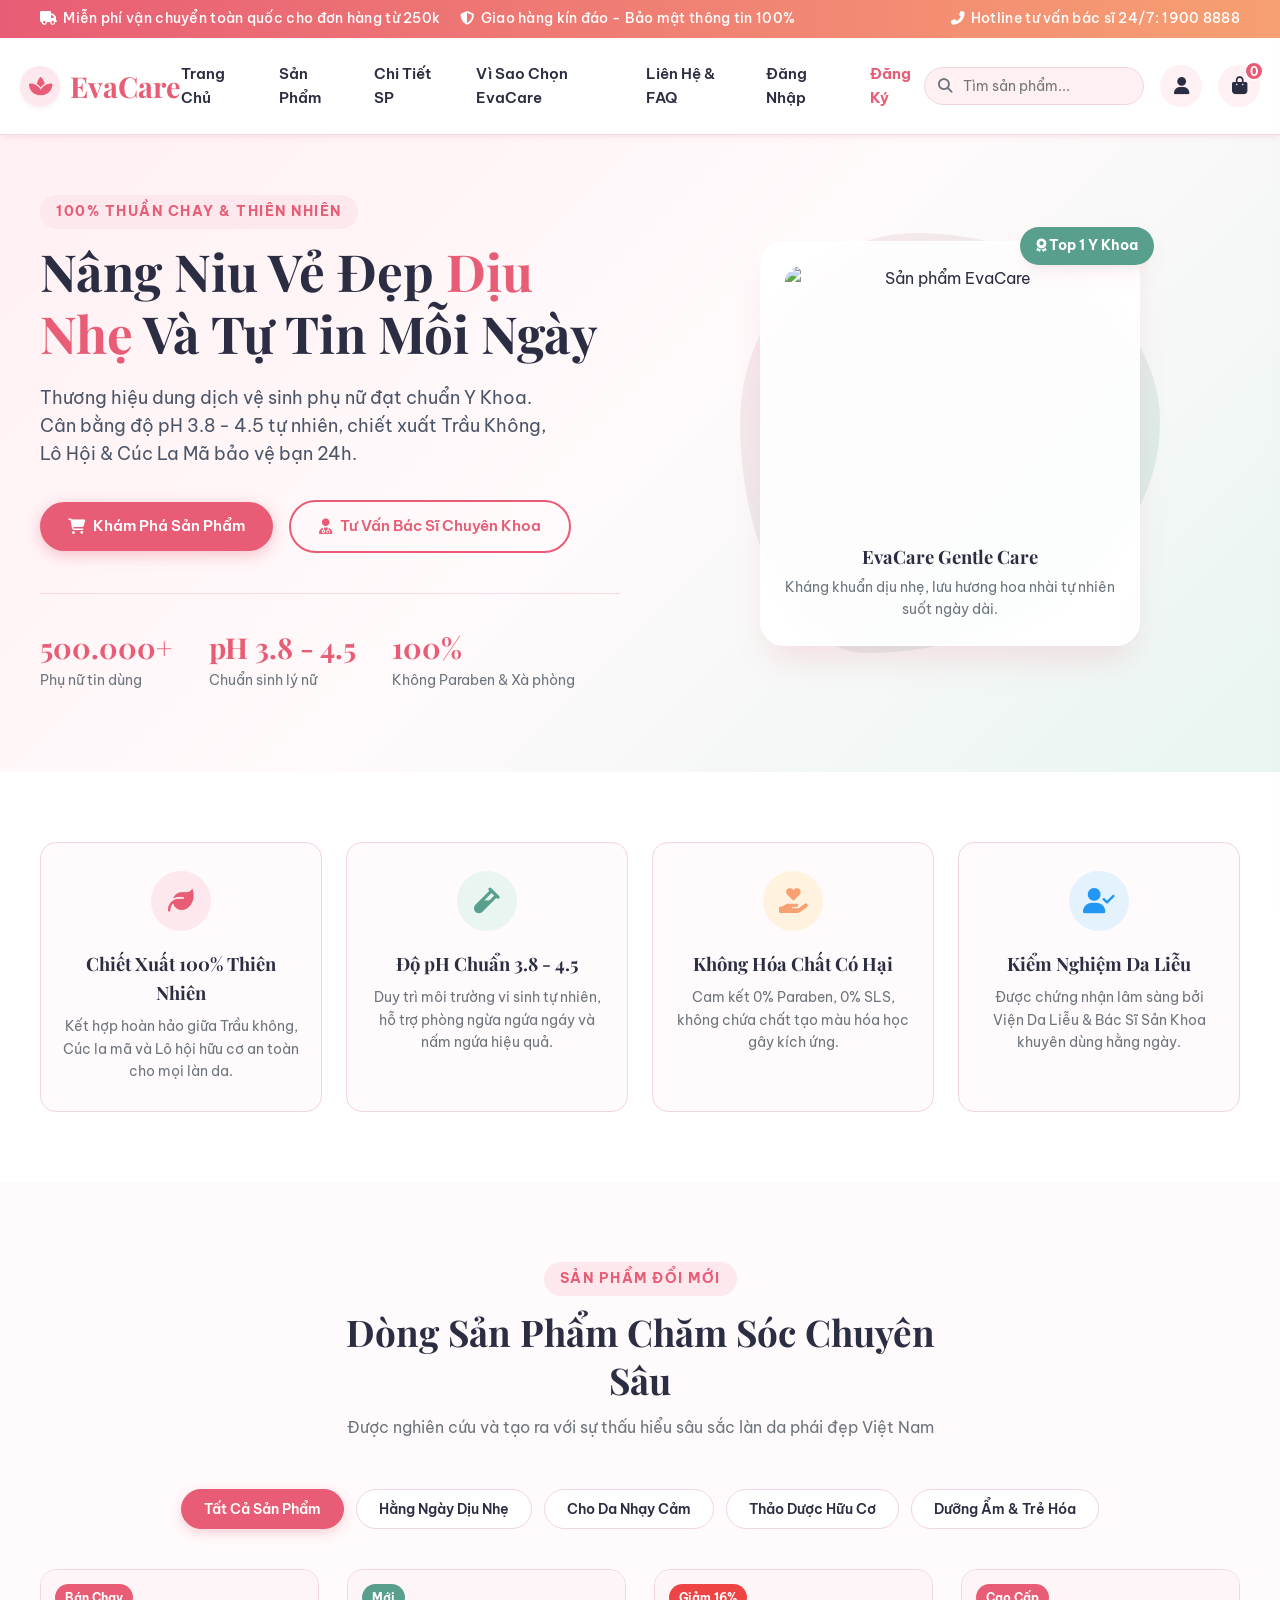
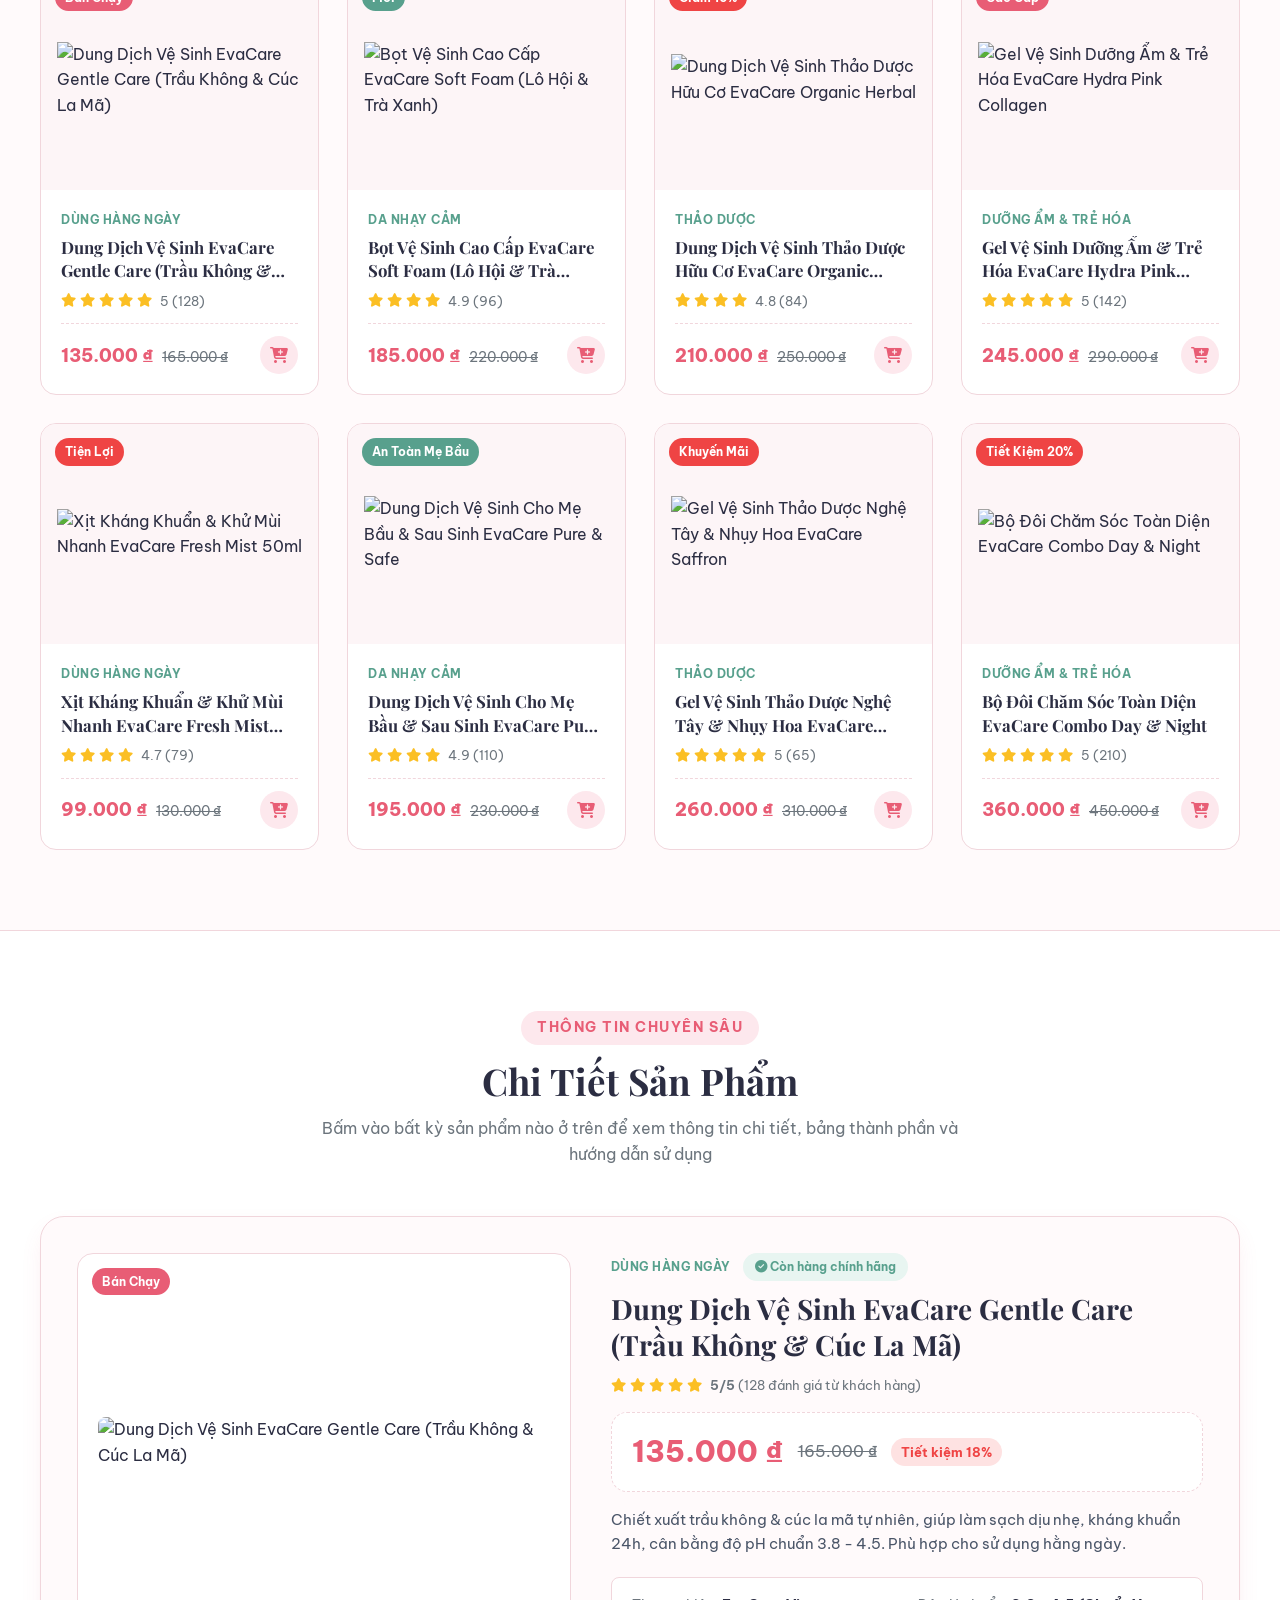
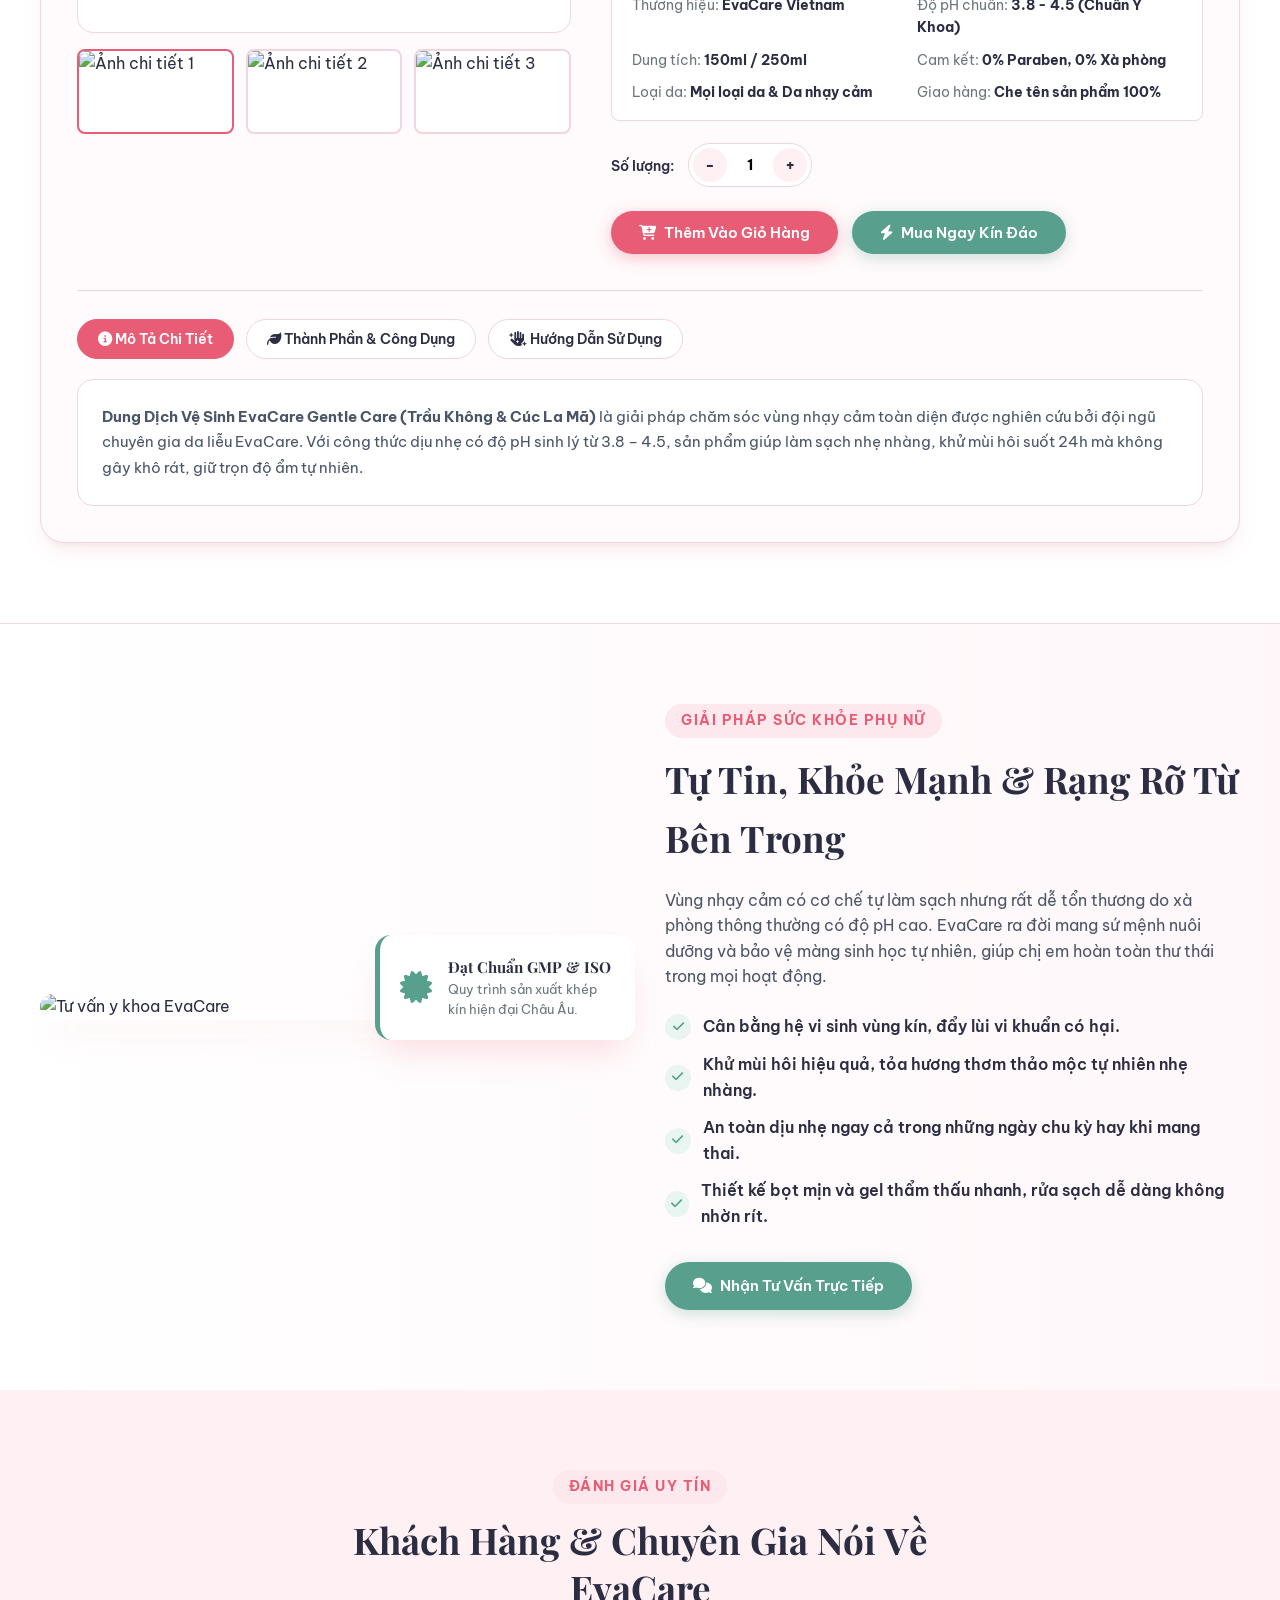
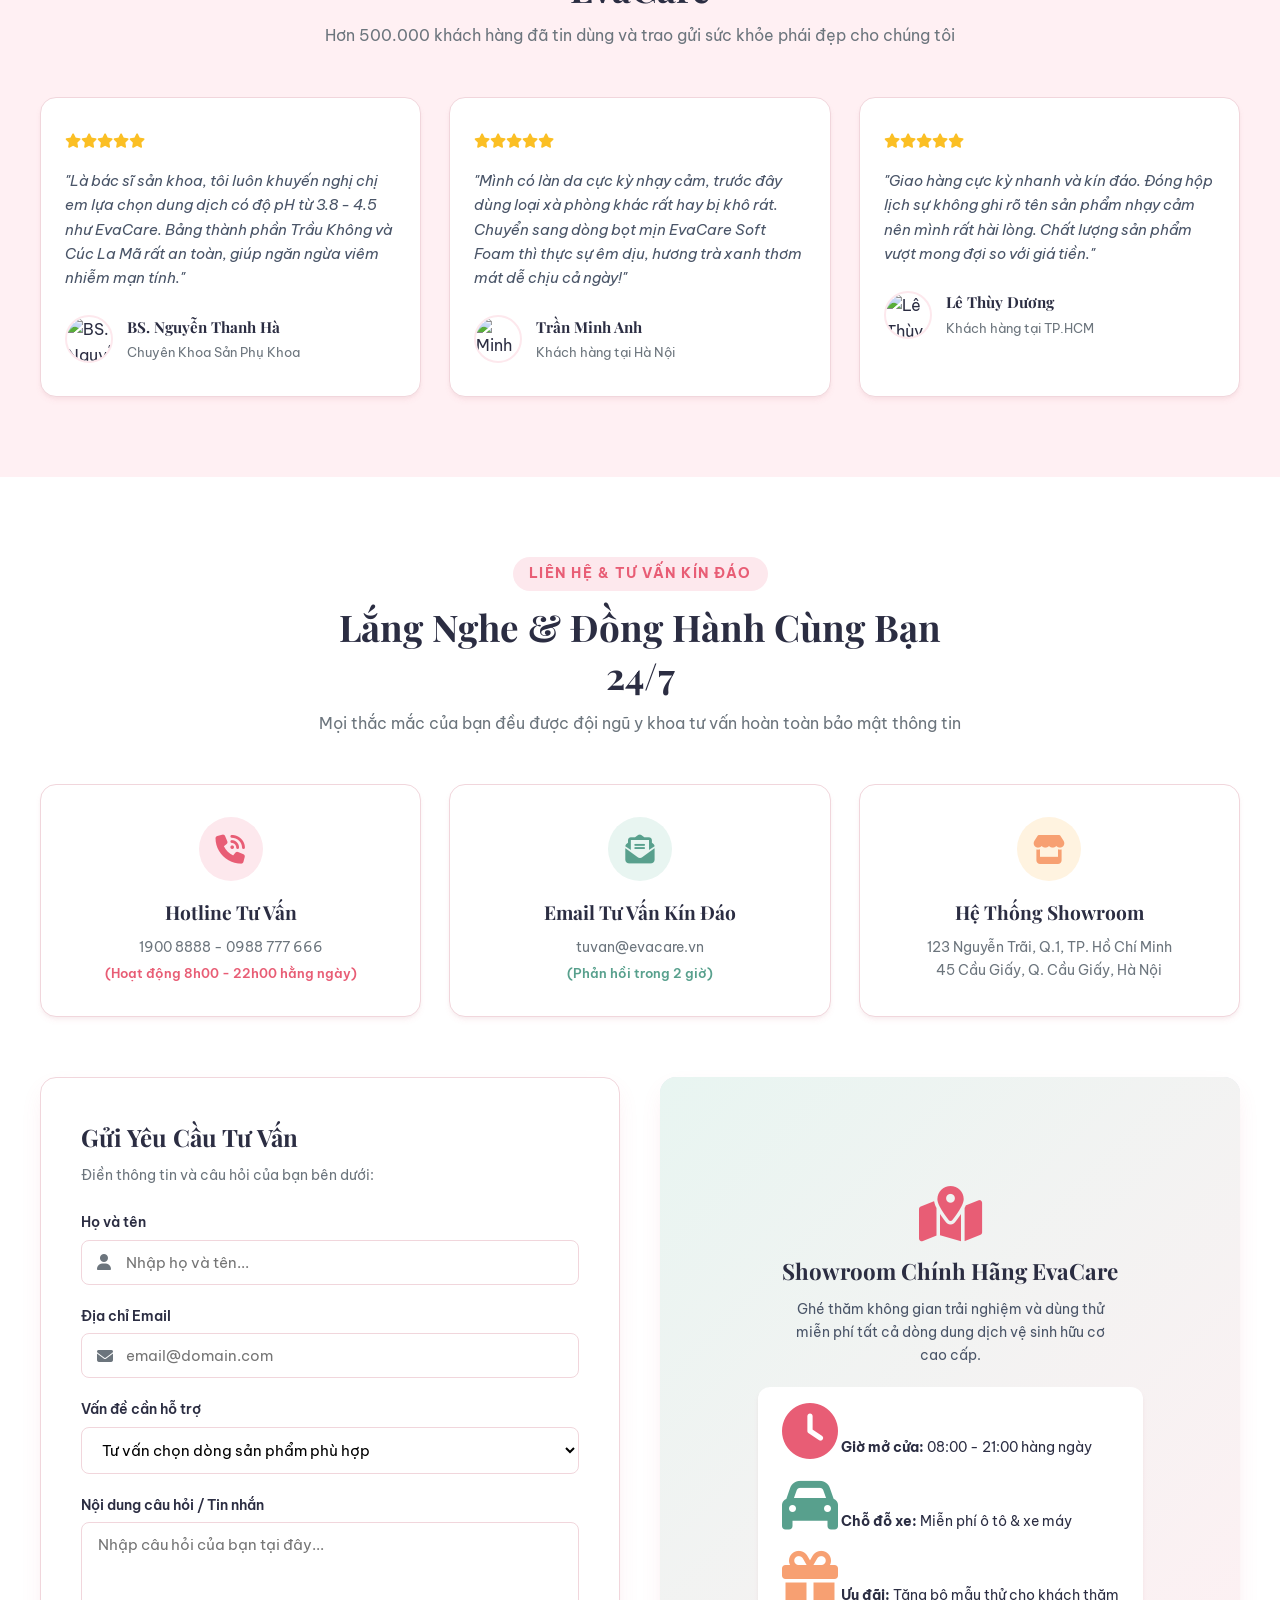
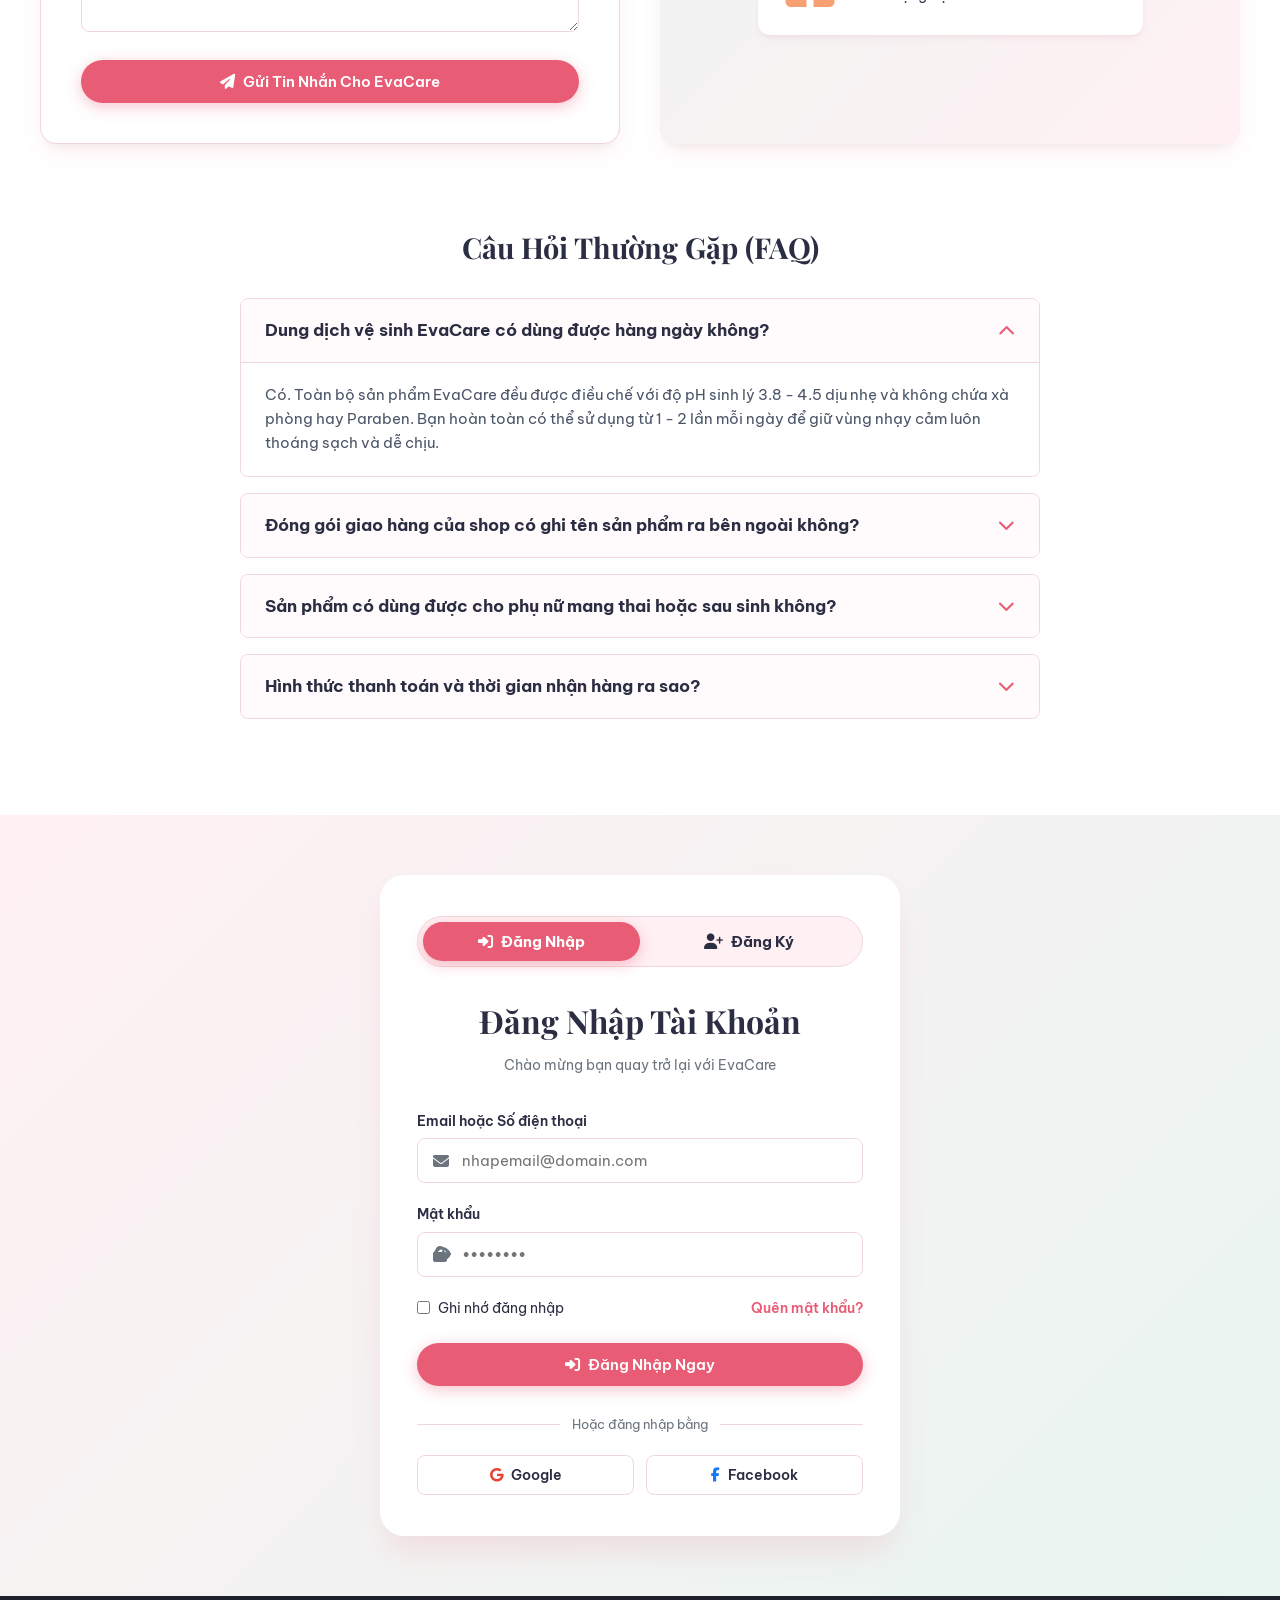
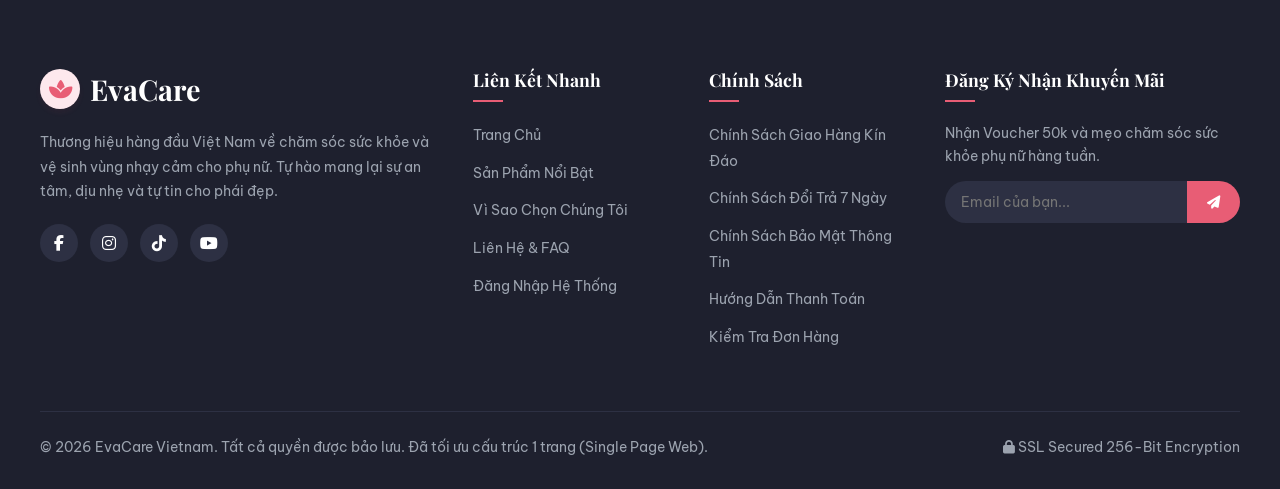
==== commit eaebbf40: "Upload asm1" ====
--- a/index.html
+++ b/index.html
@@ -1,16 +1,19 @@
 <!DOCTYPE html>
 <html lang="vi">
+
 <head>
   <meta charset="UTF-8">
   <meta name="viewport" content="width=device-width, initial-scale=1.0">
   <title>EvaCare - Dung Dịch Vệ Sinh Phụ Nữ Cao Cấp & Dịu Nhẹ Thiên Nhiên</title>
-  <meta name="description" content="EvaCare cung cấp dung dịch vệ sinh phụ nữ chiết xuất thiên nhiên, cân bằng độ pH chuẩn 3.8-4.5, an toàn tuyệt đối cho làn da nhạy cảm.">
-  
+  <meta name="description"
+    content="EvaCare cung cấp dung dịch vệ sinh phụ nữ chiết xuất thiên nhiên, cân bằng độ pH chuẩn 3.8-4.5, an toàn tuyệt đối cho làn da nhạy cảm.">
+
   <!-- FontAwesome Icons CDN -->
   <link rel="stylesheet" href="https://cdnjs.cloudflare.com/ajax/libs/font-awesome/6.4.0/css/all.min.css">
   <!-- Custom CSS -->
   <link rel="stylesheet" href="css/style.css">
 </head>
+
 <body>
 
   <!-- Top Announcement Bar -->
@@ -37,10 +40,12 @@
       <nav class="nav-menu" id="nav-menu">
         <a href="#hero-section" class="nav-link active">Trang Chủ</a>
         <a href="#products-section" class="nav-link">Sản Phẩm</a>
+        <a href="#product-detail-section" class="nav-link">Chi Tiết SP</a>
         <a href="#about-section" class="nav-link">Vì Sao Chọn EvaCare</a>
         <a href="#contact-section" class="nav-link">Liên Hệ & FAQ</a>
         <a href="#auth-section" class="nav-link" onclick="switchAuthTab('login')">Đăng Nhập</a>
-        <a href="#auth-section" class="nav-link" onclick="switchAuthTab('register')" style="color:var(--primary); font-weight:700;">Đăng Ký</a>
+        <a href="#auth-section" class="nav-link" onclick="switchAuthTab('register')"
+          style="color:var(--primary); font-weight:700;">Đăng Ký</a>
       </nav>
 
       <div class="header-actions">
@@ -71,10 +76,12 @@
       <div class="hero-content">
         <span class="section-tag">100% Thuần Chay & Thiên Nhiên</span>
         <h1>Nâng Niu Vẻ Đẹp <span>Dịu Nhẹ</span> Và Tự Tin Mỗi Ngày</h1>
-        <p>Thương hiệu dung dịch vệ sinh phụ nữ đạt chuẩn Y Khoa. Cân bằng độ pH 3.8 - 4.5 tự nhiên, chiết xuất Trầu Không, Lô Hội & Cúc La Mã bảo vệ bạn 24h.</p>
+        <p>Thương hiệu dung dịch vệ sinh phụ nữ đạt chuẩn Y Khoa. Cân bằng độ pH 3.8 - 4.5 tự nhiên, chiết xuất Trầu
+          Không, Lô Hội & Cúc La Mã bảo vệ bạn 24h.</p>
         <div class="hero-btns">
           <a href="#products-section" class="btn btn-primary"><i class="fas fa-shopping-cart"></i> Khám Phá Sản Phẩm</a>
-          <a href="#contact-section" class="btn btn-outline"><i class="fas fa-user-md"></i> Tư Vấn Bác Sĩ Chuyên Khoa</a>
+          <a href="#contact-section" class="btn btn-outline"><i class="fas fa-user-md"></i> Tư Vấn Bác Sĩ Chuyên
+            Khoa</a>
         </div>
         <div class="hero-stats">
           <div class="stat-item">
@@ -96,9 +103,11 @@
         <div class="hero-image-bg"></div>
         <div class="hero-card-preview">
           <span class="hero-floating-badge"><i class="fas fa-award"></i> Top 1 Y Khoa</span>
-          <img src="https://images.unsplash.com/photo-1556228720-195a672e8a03?auto=format&fit=crop&w=600&q=80" alt="Sản phẩm EvaCare" class="hero-prod-img">
+          <img src="https://images.unsplash.com/photo-1556228720-195a672e8a03?auto=format&fit=crop&w=600&q=80"
+            alt="Sản phẩm EvaCare" class="hero-prod-img">
           <h3 style="font-size:1.15rem; font-weight:700; color:var(--dark); margin-bottom:6px;">EvaCare Gentle Care</h3>
-          <p style="font-size:0.85rem; color:var(--text-muted);">Kháng khuẩn dịu nhẹ, lưu hương hoa nhài tự nhiên suốt ngày dài.</p>
+          <p style="font-size:0.85rem; color:var(--text-muted);">Kháng khuẩn dịu nhẹ, lưu hương hoa nhài tự nhiên suốt
+            ngày dài.</p>
         </div>
       </div>
     </div>
@@ -111,12 +120,14 @@
         <div class="feature-card">
           <div class="feature-icon"><i class="fas fa-leaf"></i></div>
           <h3 class="feature-title">Chiết Xuất 100% Thiên Nhiên</h3>
-          <p class="feature-desc">Kết hợp hoàn hảo giữa Trầu không, Cúc la mã và Lô hội hữu cơ an toàn cho mọi làn da.</p>
+          <p class="feature-desc">Kết hợp hoàn hảo giữa Trầu không, Cúc la mã và Lô hội hữu cơ an toàn cho mọi làn da.
+          </p>
         </div>
         <div class="feature-card">
           <div class="feature-icon"><i class="fas fa-vial"></i></div>
           <h3 class="feature-title">Độ pH Chuẩn 3.8 - 4.5</h3>
-          <p class="feature-desc">Duy trì môi trường vi sinh tự nhiên, hỗ trợ phòng ngừa ngứa ngáy và nấm ngứa hiệu quả.</p>
+          <p class="feature-desc">Duy trì môi trường vi sinh tự nhiên, hỗ trợ phòng ngừa ngứa ngáy và nấm ngứa hiệu quả.
+          </p>
         </div>
         <div class="feature-card">
           <div class="feature-icon"><i class="fas fa-hand-holding-heart"></i></div>
@@ -157,11 +168,28 @@
     </div>
   </section>
 
+  <!-- 3.5. Product Detail Section (Chi Tiết Sản Phẩm) -->
+  <section class="product-detail-section" id="product-detail-section">
+    <div class="container">
+      <div class="section-header">
+        <span class="section-tag">Thông Tin Chuyên Sâu</span>
+        <h2 class="section-title">Chi Tiết Sản Phẩm</h2>
+        <p class="section-subtitle">Bấm vào bất kỳ sản phẩm nào ở trên để xem thông tin chi tiết, bảng thành phần và
+          hướng dẫn sử dụng</p>
+      </div>
+
+      <div id="product-detail-container">
+        <!-- Dynamically Rendered by JS -->
+      </div>
+    </div>
+  </section>
+
   <!-- 4. About & Health Tips Section -->
   <section class="about-section" id="about-section">
     <div class="container about-grid">
       <div class="about-img-group">
-        <img src="https://images.unsplash.com/photo-1576091160399-112ba8d25d1d?auto=format&fit=crop&w=800&q=80" alt="Tư vấn y khoa EvaCare" class="about-main-img">
+        <img src="https://images.unsplash.com/photo-1576091160399-112ba8d25d1d?auto=format&fit=crop&w=800&q=80"
+          alt="Tư vấn y khoa EvaCare" class="about-main-img">
         <div class="about-badge-card">
           <i class="fas fa-certificate"></i>
           <div>
@@ -174,13 +202,16 @@
       <div class="about-content">
         <span class="section-tag">Giải Pháp Sức Khỏe Phụ Nữ</span>
         <h2>Tự Tin, Khỏe Mạnh & Rạng Rỡ Từ Bên Trong</h2>
-        <p>Vùng nhạy cảm có cơ chế tự làm sạch nhưng rất dễ tổn thương do xà phòng thông thường có độ pH cao. EvaCare ra đời mang sứ mệnh nuôi dưỡng và bảo vệ màng sinh học tự nhiên, giúp chị em hoàn toàn thư thái trong mọi hoạt động.</p>
-        
+        <p>Vùng nhạy cảm có cơ chế tự làm sạch nhưng rất dễ tổn thương do xà phòng thông thường có độ pH cao. EvaCare ra
+          đời mang sứ mệnh nuôi dưỡng và bảo vệ màng sinh học tự nhiên, giúp chị em hoàn toàn thư thái trong mọi hoạt
+          động.</p>
+
         <ul class="about-list">
           <li><i class="fas fa-check"></i> Cân bằng hệ vi sinh vùng kín, đẩy lùi vi khuẩn có hại.</li>
           <li><i class="fas fa-check"></i> Khử mùi hôi hiệu quả, tỏa hương thơm thảo mộc tự nhiên nhẹ nhàng.</li>
           <li><i class="fas fa-check"></i> An toàn dịu nhẹ ngay cả trong những ngày chu kỳ hay khi mang thai.</li>
-          <li><i class="fas fa-check"></i> Thiết kế bọt mịn và gel thẩm thấu nhanh, rửa sạch dễ dàng không nhờn rít.</li>
+          <li><i class="fas fa-check"></i> Thiết kế bọt mịn và gel thẩm thấu nhanh, rửa sạch dễ dàng không nhờn rít.
+          </li>
         </ul>
 
         <a href="#contact-section" class="btn btn-secondary"><i class="fas fa-comments"></i> Nhận Tư Vấn Trực Tiếp</a>
@@ -200,11 +231,15 @@
       <div class="testimonials-grid">
         <div class="testimonial-card">
           <div class="testimonial-stars">
-            <i class="fas fa-star"></i><i class="fas fa-star"></i><i class="fas fa-star"></i><i class="fas fa-star"></i><i class="fas fa-star"></i>
-          </div>
-          <p class="testimonial-text">"Là bác sĩ sản khoa, tôi luôn khuyến nghị chị em lựa chọn dung dịch có độ pH từ 3.8 - 4.5 như EvaCare. Bảng thành phần Trầu Không và Cúc La Mã rất an toàn, giúp ngăn ngừa viêm nhiễm mạn tính."</p>
+            <i class="fas fa-star"></i><i class="fas fa-star"></i><i class="fas fa-star"></i><i
+              class="fas fa-star"></i><i class="fas fa-star"></i>
+          </div>
+          <p class="testimonial-text">"Là bác sĩ sản khoa, tôi luôn khuyến nghị chị em lựa chọn dung dịch có độ pH từ
+            3.8 - 4.5 như EvaCare. Bảng thành phần Trầu Không và Cúc La Mã rất an toàn, giúp ngăn ngừa viêm nhiễm mạn
+            tính."</p>
           <div class="user-info">
-            <img src="https://images.unsplash.com/photo-1559839734-2b71ea197ec2?auto=format&fit=crop&w=150&q=80" alt="BS. Nguyễn Thanh Hà" class="user-avatar">
+            <img src="https://images.unsplash.com/photo-1559839734-2b71ea197ec2?auto=format&fit=crop&w=150&q=80"
+              alt="BS. Nguyễn Thanh Hà" class="user-avatar">
             <div class="user-details">
               <h4>BS. Nguyễn Thanh Hà</h4>
               <span>Chuyên Khoa Sản Phụ Khoa</span>
@@ -214,11 +249,15 @@
 
         <div class="testimonial-card">
           <div class="testimonial-stars">
-            <i class="fas fa-star"></i><i class="fas fa-star"></i><i class="fas fa-star"></i><i class="fas fa-star"></i><i class="fas fa-star"></i>
-          </div>
-          <p class="testimonial-text">"Mình có làn da cực kỳ nhạy cảm, trước đây dùng loại xà phòng khác rất hay bị khô rát. Chuyển sang dòng bọt mịn EvaCare Soft Foam thì thực sự êm dịu, hương trà xanh thơm mát dễ chịu cả ngày!"</p>
+            <i class="fas fa-star"></i><i class="fas fa-star"></i><i class="fas fa-star"></i><i
+              class="fas fa-star"></i><i class="fas fa-star"></i>
+          </div>
+          <p class="testimonial-text">"Mình có làn da cực kỳ nhạy cảm, trước đây dùng loại xà phòng khác rất hay bị khô
+            rát. Chuyển sang dòng bọt mịn EvaCare Soft Foam thì thực sự êm dịu, hương trà xanh thơm mát dễ chịu cả
+            ngày!"</p>
           <div class="user-info">
-            <img src="https://images.unsplash.com/photo-1534528741775-53994a69daeb?auto=format&fit=crop&w=150&q=80" alt="Minh Anh" class="user-avatar">
+            <img src="https://images.unsplash.com/photo-1534528741775-53994a69daeb?auto=format&fit=crop&w=150&q=80"
+              alt="Minh Anh" class="user-avatar">
             <div class="user-details">
               <h4>Trần Minh Anh</h4>
               <span>Khách hàng tại Hà Nội</span>
@@ -228,11 +267,14 @@
 
         <div class="testimonial-card">
           <div class="testimonial-stars">
-            <i class="fas fa-star"></i><i class="fas fa-star"></i><i class="fas fa-star"></i><i class="fas fa-star"></i><i class="fas fa-star"></i>
-          </div>
-          <p class="testimonial-text">"Giao hàng cực kỳ nhanh và kín đáo. Đóng hộp lịch sự không ghi rõ tên sản phẩm nhạy cảm nên mình rất hài lòng. Chất lượng sản phẩm vượt mong đợi so với giá tiền."</p>
+            <i class="fas fa-star"></i><i class="fas fa-star"></i><i class="fas fa-star"></i><i
+              class="fas fa-star"></i><i class="fas fa-star"></i>
+          </div>
+          <p class="testimonial-text">"Giao hàng cực kỳ nhanh và kín đáo. Đóng hộp lịch sự không ghi rõ tên sản phẩm
+            nhạy cảm nên mình rất hài lòng. Chất lượng sản phẩm vượt mong đợi so với giá tiền."</p>
           <div class="user-info">
-            <img src="https://images.unsplash.com/photo-1517841905240-472988babdf9?auto=format&fit=crop&w=150&q=80" alt="Lê Thùy Dương" class="user-avatar">
+            <img src="https://images.unsplash.com/photo-1517841905240-472988babdf9?auto=format&fit=crop&w=150&q=80"
+              alt="Lê Thùy Dương" class="user-avatar">
             <div class="user-details">
               <h4>Lê Thùy Dương</h4>
               <span>Khách hàng tại TP.HCM</span>
@@ -258,18 +300,22 @@
           <div class="contact-card-icon"><i class="fas fa-phone-volume"></i></div>
           <h3>Hotline Tư Vấn</h3>
           <p>1900 8888 - 0988 777 666</p>
-          <p style="font-size:0.8rem; color:var(--primary); font-weight:600; margin-top:4px;">(Hoạt động 8h00 - 22h00 hằng ngày)</p>
+          <p style="font-size:0.8rem; color:var(--primary); font-weight:600; margin-top:4px;">(Hoạt động 8h00 - 22h00
+            hằng ngày)</p>
         </div>
 
         <div class="contact-info-card">
-          <div class="contact-card-icon" style="background:var(--secondary-light); color:var(--secondary);"><i class="fas fa-envelope-open-text"></i></div>
+          <div class="contact-card-icon" style="background:var(--secondary-light); color:var(--secondary);"><i
+              class="fas fa-envelope-open-text"></i></div>
           <h3>Email Tư Vấn Kín Đáo</h3>
           <p>tuvan@evacare.vn</p>
-          <p style="font-size:0.8rem; color:var(--secondary); font-weight:600; margin-top:4px;">(Phản hồi trong 2 giờ)</p>
+          <p style="font-size:0.8rem; color:var(--secondary); font-weight:600; margin-top:4px;">(Phản hồi trong 2 giờ)
+          </p>
         </div>
 
         <div class="contact-info-card">
-          <div class="contact-card-icon" style="background:#fff3e0; color:var(--accent);"><i class="fas fa-store"></i></div>
+          <div class="contact-card-icon" style="background:#fff3e0; color:var(--accent);"><i class="fas fa-store"></i>
+          </div>
           <h3>Hệ Thống Showroom</h3>
           <p>123 Nguyễn Trãi, Q.1, TP. Hồ Chí Minh</p>
           <p>45 Cầu Giấy, Q. Cầu Giấy, Hà Nội</p>
@@ -280,7 +326,8 @@
       <div class="contact-main-grid">
         <div class="contact-form-box">
           <h3 style="font-size:1.5rem; margin-bottom:8px; color:var(--dark);">Gửi Yêu Cầu Tư Vấn</h3>
-          <p style="font-size:0.9rem; color:var(--text-muted); margin-bottom:24px;">Điền thông tin và câu hỏi của bạn bên dưới:</p>
+          <p style="font-size:0.9rem; color:var(--text-muted); margin-bottom:24px;">Điền thông tin và câu hỏi của bạn
+            bên dưới:</p>
 
           <form id="contact-form" onsubmit="return handleContact(event)">
             <div class="form-group">
@@ -311,7 +358,9 @@
 
             <div class="form-group">
               <label class="form-label" for="contact-message">Nội dung câu hỏi / Tin nhắn</label>
-              <textarea id="contact-message" class="form-control" style="padding-left:16px; min-height:110px; resize:vertical;" placeholder="Nhập câu hỏi của bạn tại đây..." required></textarea>
+              <textarea id="contact-message" class="form-control"
+                style="padding-left:16px; min-height:110px; resize:vertical;"
+                placeholder="Nhập câu hỏi của bạn tại đây..." required></textarea>
             </div>
 
             <button type="submit" class="btn btn-primary btn-block">
@@ -327,10 +376,14 @@
             <p style="max-width:320px; font-size:0.9rem; color:#4a5568; margin-bottom:20px;">
               Ghé thăm không gian trải nghiệm và dùng thử miễn phí tất cả dòng dung dịch vệ sinh hữu cơ cao cấp.
             </p>
-            <div style="background:#fff; padding:16px 24px; border-radius:12px; box-shadow:var(--shadow-sm); font-size:0.88rem; text-align:left;">
-              <p style="margin-bottom:6px;"><strong><i class="fas fa-clock" style="color:var(--primary);"></i> Giờ mở cửa:</strong> 08:00 - 21:00 hàng ngày</p>
-              <p style="margin-bottom:6px;"><strong><i class="fas fa-car" style="color:var(--secondary);"></i> Chỗ đỗ xe:</strong> Miễn phí ô tô & xe máy</p>
-              <p><strong><i class="fas fa-gift" style="color:var(--accent);"></i> Ưu đãi:</strong> Tặng bộ mẫu thử cho khách thăm</p>
+            <div
+              style="background:#fff; padding:16px 24px; border-radius:12px; box-shadow:var(--shadow-sm); font-size:0.88rem; text-align:left;">
+              <p style="margin-bottom:6px;"><strong><i class="fas fa-clock" style="color:var(--primary);"></i> Giờ mở
+                  cửa:</strong> 08:00 - 21:00 hàng ngày</p>
+              <p style="margin-bottom:6px;"><strong><i class="fas fa-car" style="color:var(--secondary);"></i> Chỗ đỗ
+                  xe:</strong> Miễn phí ô tô & xe máy</p>
+              <p><strong><i class="fas fa-gift" style="color:var(--accent);"></i> Ưu đãi:</strong> Tặng bộ mẫu thử cho
+                khách thăm</p>
             </div>
           </div>
         </div>
@@ -338,7 +391,8 @@
 
       <!-- FAQ Accordion -->
       <div style="margin-top: 60px;">
-        <h3 style="text-align:center; font-size:1.8rem; margin-bottom:28px;" class="font-heading">Câu Hỏi Thường Gặp (FAQ)</h3>
+        <h3 style="text-align:center; font-size:1.8rem; margin-bottom:28px;" class="font-heading">Câu Hỏi Thường Gặp
+          (FAQ)</h3>
         <div class="faq-list">
           <div class="faq-item active">
             <div class="faq-question">
@@ -346,7 +400,9 @@
               <i class="fas fa-chevron-down"></i>
             </div>
             <div class="faq-answer">
-              <p>Có. Toàn bộ sản phẩm EvaCare đều được điều chế với độ pH sinh lý 3.8 - 4.5 dịu nhẹ và không chứa xà phòng hay Paraben. Bạn hoàn toàn có thể sử dụng từ 1 - 2 lần mỗi ngày để giữ vùng nhạy cảm luôn thoáng sạch và dễ chịu.</p>
+              <p>Có. Toàn bộ sản phẩm EvaCare đều được điều chế với độ pH sinh lý 3.8 - 4.5 dịu nhẹ và không chứa xà
+                phòng hay Paraben. Bạn hoàn toàn có thể sử dụng từ 1 - 2 lần mỗi ngày để giữ vùng nhạy cảm luôn thoáng
+                sạch và dễ chịu.</p>
             </div>
           </div>
 
@@ -356,7 +412,9 @@
               <i class="fas fa-chevron-down"></i>
             </div>
             <div class="faq-answer">
-              <p>EvaCare thấu hiểu sự riêng tư của khách hàng. Tất cả các đơn hàng gửi đi đều được che tên sản phẩm 100%, đóng trong hộp carton bảo mật kín đáo. Người giao hàng và người xung quanh sẽ không thể biết bên trong là sản phẩm gì.</p>
+              <p>EvaCare thấu hiểu sự riêng tư của khách hàng. Tất cả các đơn hàng gửi đi đều được che tên sản phẩm
+                100%, đóng trong hộp carton bảo mật kín đáo. Người giao hàng và người xung quanh sẽ không thể biết bên
+                trong là sản phẩm gì.</p>
             </div>
           </div>
 
@@ -366,7 +424,9 @@
               <i class="fas fa-chevron-down"></i>
             </div>
             <div class="faq-answer">
-              <p>EvaCare có dòng sản phẩm chuyên biệt "Pure & Safe" và "Organic Soft Foam" cực kỳ an toàn cho bà bầu và phụ nữ sau sinh. Sản phẩm sử dụng chiết xuất Lô Hội và Cúc La Mã hữu cơ đã được chứng nhận y khoa không gây ảnh hưởng đến thai nhi.</p>
+              <p>EvaCare có dòng sản phẩm chuyên biệt "Pure & Safe" và "Organic Soft Foam" cực kỳ an toàn cho bà bầu và
+                phụ nữ sau sinh. Sản phẩm sử dụng chiết xuất Lô Hội và Cúc La Mã hữu cơ đã được chứng nhận y khoa không
+                gây ảnh hưởng đến thai nhi.</p>
             </div>
           </div>
 
@@ -376,7 +436,9 @@
               <i class="fas fa-chevron-down"></i>
             </div>
             <div class="faq-answer">
-              <p>Bạn có thể lựa chọn Thanh toán khi nhận hàng (COD) hoặc Chuyển khoản ngân hàng. Đơn hàng nội thành Hà Nội & TP.HCM sẽ được giao hỏa tốc trong 2-4 giờ. Các tỉnh thành khác thời gian nhận hàng từ 1-3 ngày.</p>
+              <p>Bạn có thể lựa chọn Thanh toán khi nhận hàng (COD) hoặc Chuyển khoản ngân hàng. Đơn hàng nội thành Hà
+                Nội & TP.HCM sẽ được giao hỏa tốc trong 2-4 giờ. Các tỉnh thành khác thời gian nhận hàng từ 1-3 ngày.
+              </p>
             </div>
           </div>
         </div>
@@ -388,7 +450,7 @@
   <!-- 7. Auth Section (Tài Khoản: Đăng Nhập & Đăng Ký Combined) -->
   <section class="auth-wrapper" id="auth-section">
     <div class="auth-card" style="max-width: 520px;">
-      
+
       <!-- Interactive Auth Tab Switcher -->
       <div class="auth-tabs-nav">
         <button type="button" class="auth-tab-btn active tab-login" id="tab-login-btn" onclick="switchAuthTab('login')">
@@ -429,7 +491,8 @@
               <input type="checkbox" id="remember-me">
               <span>Ghi nhớ đăng nhập</span>
             </label>
-            <a href="#" onclick="showToast('Vui lòng kiểm tra Email để đặt lại mật khẩu!', 'info'); return false;" class="forgot-link">Quên mật khẩu?</a>
+            <a href="#" onclick="showToast('Vui lòng kiểm tra Email để đặt lại mật khẩu!', 'info'); return false;"
+              class="forgot-link">Quên mật khẩu?</a>
           </div>
 
           <button type="submit" class="btn btn-primary btn-block">
@@ -498,14 +561,16 @@
             <label class="form-label" for="reg-confirm-password">Xác nhận mật khẩu</label>
             <div class="input-with-icon">
               <i class="fas fa-check-double"></i>
-              <input type="password" id="reg-confirm-password" class="form-control" placeholder="Nhập lại mật khẩu" required>
+              <input type="password" id="reg-confirm-password" class="form-control" placeholder="Nhập lại mật khẩu"
+                required>
             </div>
           </div>
 
           <div class="form-group">
             <label class="remember-me" style="font-size:0.85rem; color:#4a5568;">
               <input type="checkbox" id="reg-terms" required>
-              <span>Tôi đồng ý với <a href="#" style="color:var(--primary); font-weight:600;">Điều khoản</a> và <a href="#" style="color:var(--primary); font-weight:600;">Bảo mật thông tin</a></span>
+              <span>Tôi đồng ý với <a href="#" style="color:var(--primary); font-weight:600;">Điều khoản</a> và <a
+                  href="#" style="color:var(--primary); font-weight:600;">Bảo mật thông tin</a></span>
             </label>
           </div>
 
@@ -539,7 +604,8 @@
             <div class="logo-icon"><i class="fas fa-spa"></i></div>
             EvaCare
           </a>
-          <p>Thương hiệu hàng đầu Việt Nam về chăm sóc sức khỏe và vệ sinh vùng nhạy cảm cho phụ nữ. Tự hào mang lại sự an tâm, dịu nhẹ và tự tin cho phái đẹp.</p>
+          <p>Thương hiệu hàng đầu Việt Nam về chăm sóc sức khỏe và vệ sinh vùng nhạy cảm cho phụ nữ. Tự hào mang lại sự
+            an tâm, dịu nhẹ và tự tin cho phái đẹp.</p>
           <div class="social-links">
             <a href="#" class="social-icon"><i class="fab fa-facebook-f"></i></a>
             <a href="#" class="social-icon"><i class="fab fa-instagram"></i></a>
@@ -573,7 +639,8 @@
         <div>
           <h4 class="footer-title">Đăng Ký Nhận Khuyến Mãi</h4>
           <p style="font-size:0.88rem; color:#9ca3af;">Nhận Voucher 50k và mẹo chăm sóc sức khỏe phụ nữ hàng tuần.</p>
-          <form class="newsletter-form" onsubmit="event.preventDefault(); showToast('Đăng ký nhận ưu đãi thành công!', 'success');">
+          <form class="newsletter-form"
+            onsubmit="event.preventDefault(); showToast('Đăng ký nhận ưu đãi thành công!', 'success');">
             <input type="email" placeholder="Email của bạn..." required>
             <button type="submit"><i class="fas fa-paper-plane"></i></button>
           </form>
@@ -621,4 +688,5 @@
   <!-- Main JavaScript File -->
   <script src="js/main.js"></script>
 </body>
-</html>
+
+</html>
--- a/css/style.css
+++ b/css/style.css
@@ -1503,6 +1503,222 @@
 .close-modal-btn:hover { color: var(--primary); }
 
 /* ==========================================================================
+   13.5. Product Detail Section (Chi Tiết Sản Phẩm)
+   ========================================================================== */
+.product-detail-section {
+  padding: 80px 0;
+  background: #ffffff;
+  border-top: 1px solid var(--border-color);
+  border-bottom: 1px solid var(--border-color);
+}
+.detail-card {
+  background: var(--bg-light);
+  border: 1px solid var(--border-color);
+  border-radius: var(--radius-lg);
+  padding: 36px;
+  box-shadow: var(--shadow-md);
+}
+.detail-top-grid {
+  display: grid;
+  grid-template-columns: 1fr 1.2fr;
+  gap: 40px;
+  align-items: start;
+}
+.detail-gallery {
+  display: flex;
+  flex-direction: column;
+  gap: 16px;
+}
+.detail-main-img-wrap {
+  position: relative;
+  background: #fff;
+  border-radius: var(--radius-md);
+  border: 1px solid var(--border-color);
+  height: 380px;
+  display: flex;
+  align-items: center;
+  justify-content: center;
+  overflow: hidden;
+  padding: 20px;
+}
+.detail-main-img-wrap img {
+  max-height: 100%;
+  width: 100%;
+  object-fit: cover;
+  border-radius: var(--radius-sm);
+}
+.detail-thumbs {
+  display: grid;
+  grid-template-columns: repeat(3, 1fr);
+  gap: 12px;
+}
+.detail-thumb-item {
+  height: 85px;
+  border-radius: var(--radius-sm);
+  border: 2px solid var(--border-color);
+  overflow: hidden;
+  cursor: pointer;
+  background: #fff;
+  transition: var(--transition);
+}
+.detail-thumb-item.active,
+.detail-thumb-item:hover {
+  border-color: var(--primary);
+}
+.detail-thumb-item img {
+  width: 100%;
+  height: 100%;
+  object-fit: cover;
+}
+.detail-info-header {
+  display: flex;
+  align-items: center;
+  gap: 12px;
+  margin-bottom: 10px;
+  flex-wrap: wrap;
+}
+.detail-stock-badge {
+  background: var(--secondary-light);
+  color: var(--secondary);
+  font-size: 0.78rem;
+  font-weight: 700;
+  padding: 4px 12px;
+  border-radius: var(--radius-full);
+}
+.detail-title {
+  font-size: 1.75rem;
+  color: var(--dark);
+  margin-bottom: 12px;
+  line-height: 1.3;
+}
+.detail-price-box {
+  background: #fff;
+  border: 1px dashed var(--border-color);
+  padding: 16px 20px;
+  border-radius: var(--radius-md);
+  display: flex;
+  align-items: center;
+  gap: 14px;
+  margin: 16px 0;
+}
+.detail-current-price {
+  font-size: 1.8rem;
+  font-weight: 800;
+  color: var(--primary);
+}
+.detail-old-price {
+  font-size: 1rem;
+  color: var(--text-muted);
+  text-decoration: line-through;
+}
+.detail-discount-tag {
+  background: #fee2e2;
+  color: #ef4444;
+  font-size: 0.8rem;
+  font-weight: 700;
+  padding: 4px 10px;
+  border-radius: var(--radius-full);
+}
+.detail-desc {
+  color: #4a5568;
+  font-size: 0.95rem;
+  margin-bottom: 20px;
+}
+.detail-specs-grid {
+  display: grid;
+  grid-template-columns: 1fr 1fr;
+  gap: 10px 20px;
+  background: #fff;
+  padding: 16px 20px;
+  border-radius: var(--radius-sm);
+  border: 1px solid var(--border-color);
+  margin-bottom: 22px;
+  font-size: 0.88rem;
+}
+.detail-spec-row span {
+  color: var(--text-muted);
+}
+.detail-spec-row strong {
+  color: var(--dark);
+}
+.detail-options-row {
+  display: flex;
+  align-items: center;
+  gap: 24px;
+  margin-bottom: 24px;
+  flex-wrap: wrap;
+}
+.detail-qty-control {
+  display: inline-flex;
+  align-items: center;
+  background: #fff;
+  border: 1px solid var(--border-color);
+  border-radius: var(--radius-full);
+  padding: 4px;
+}
+.detail-qty-control button {
+  width: 34px;
+  height: 34px;
+  border-radius: var(--radius-full);
+  background: var(--primary-subtle);
+  color: var(--dark);
+  font-weight: 700;
+  font-size: 1rem;
+}
+.detail-qty-control button:hover {
+  background: var(--primary);
+  color: #fff;
+}
+.detail-qty-control input {
+  width: 46px;
+  text-align: center;
+  font-weight: 700;
+  font-size: 0.95rem;
+  background: transparent;
+}
+.detail-actions {
+  display: flex;
+  gap: 14px;
+  flex-wrap: wrap;
+}
+.detail-tabs-wrap {
+  margin-top: 36px;
+  border-top: 1px solid var(--border-color);
+  padding-top: 28px;
+}
+.detail-tabs-header {
+  display: flex;
+  gap: 12px;
+  margin-bottom: 20px;
+  flex-wrap: wrap;
+}
+.detail-tab-btn {
+  padding: 10px 20px;
+  border-radius: var(--radius-full);
+  background: #fff;
+  border: 1px solid var(--border-color);
+  font-weight: 600;
+  font-size: 0.9rem;
+  color: var(--dark);
+  transition: var(--transition);
+}
+.detail-tab-btn.active,
+.detail-tab-btn:hover {
+  background: var(--primary);
+  color: #fff;
+  border-color: var(--primary);
+}
+.detail-tab-panel {
+  background: #fff;
+  border: 1px solid var(--border-color);
+  border-radius: var(--radius-md);
+  padding: 24px;
+  font-size: 0.95rem;
+  color: #4a5568;
+  line-height: 1.7;
+}
+
+/* ==========================================================================
    14. Responsive Layouts
    ========================================================================== */
 @media (max-width: 1024px) {
@@ -1513,6 +1729,7 @@
   .hero-content p { margin: 0 auto 32px auto; }
   .hero-btns { justify-content: center; }
   .hero-stats { justify-content: center; }
+  .detail-top-grid { grid-template-columns: 1fr; }
 }
 
 @media (max-width: 768px) {
@@ -1539,6 +1756,8 @@
   .hero-content h1 { font-size: 2.2rem; }
   .cart-drawer { width: 100%; }
   .modal-card { grid-template-columns: 1fr; }
+  .detail-card { padding: 20px; }
+  .detail-specs-grid { grid-template-columns: 1fr; }
 }
 
 @media (max-width: 480px) {
